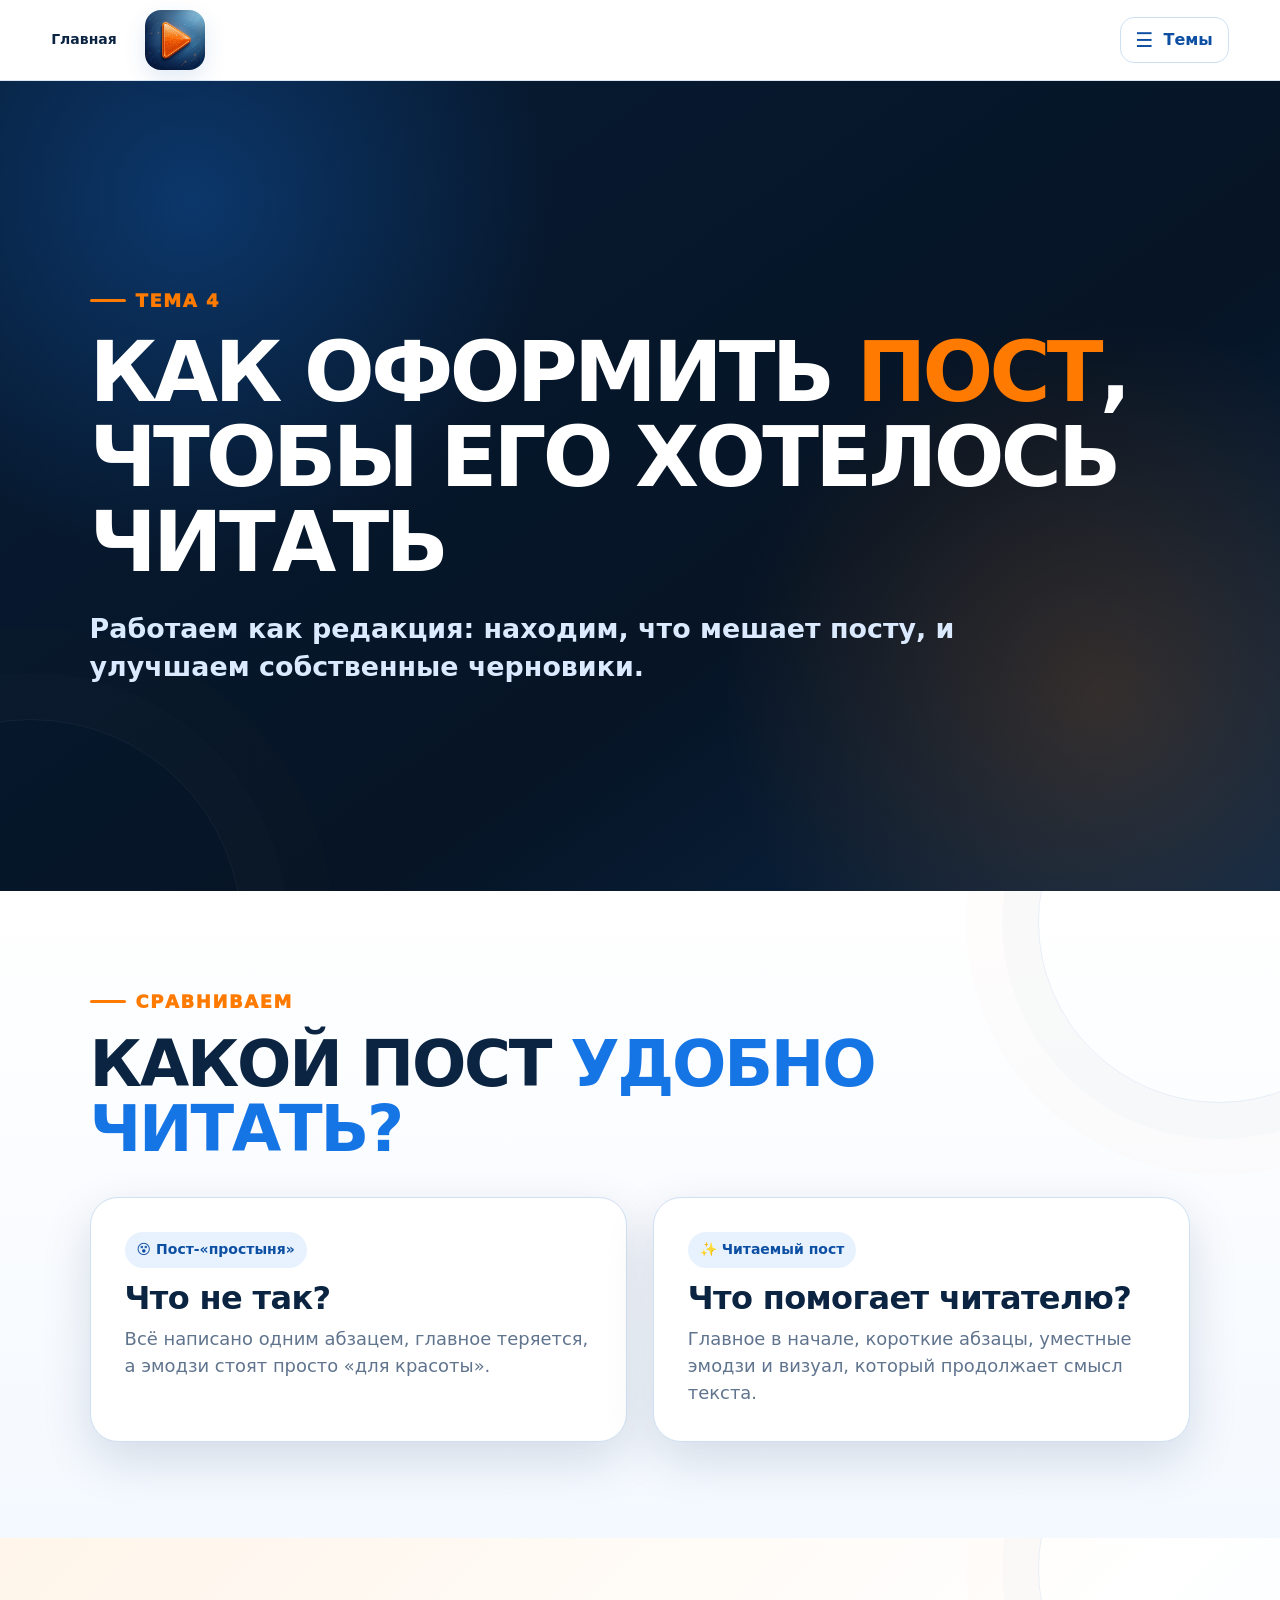
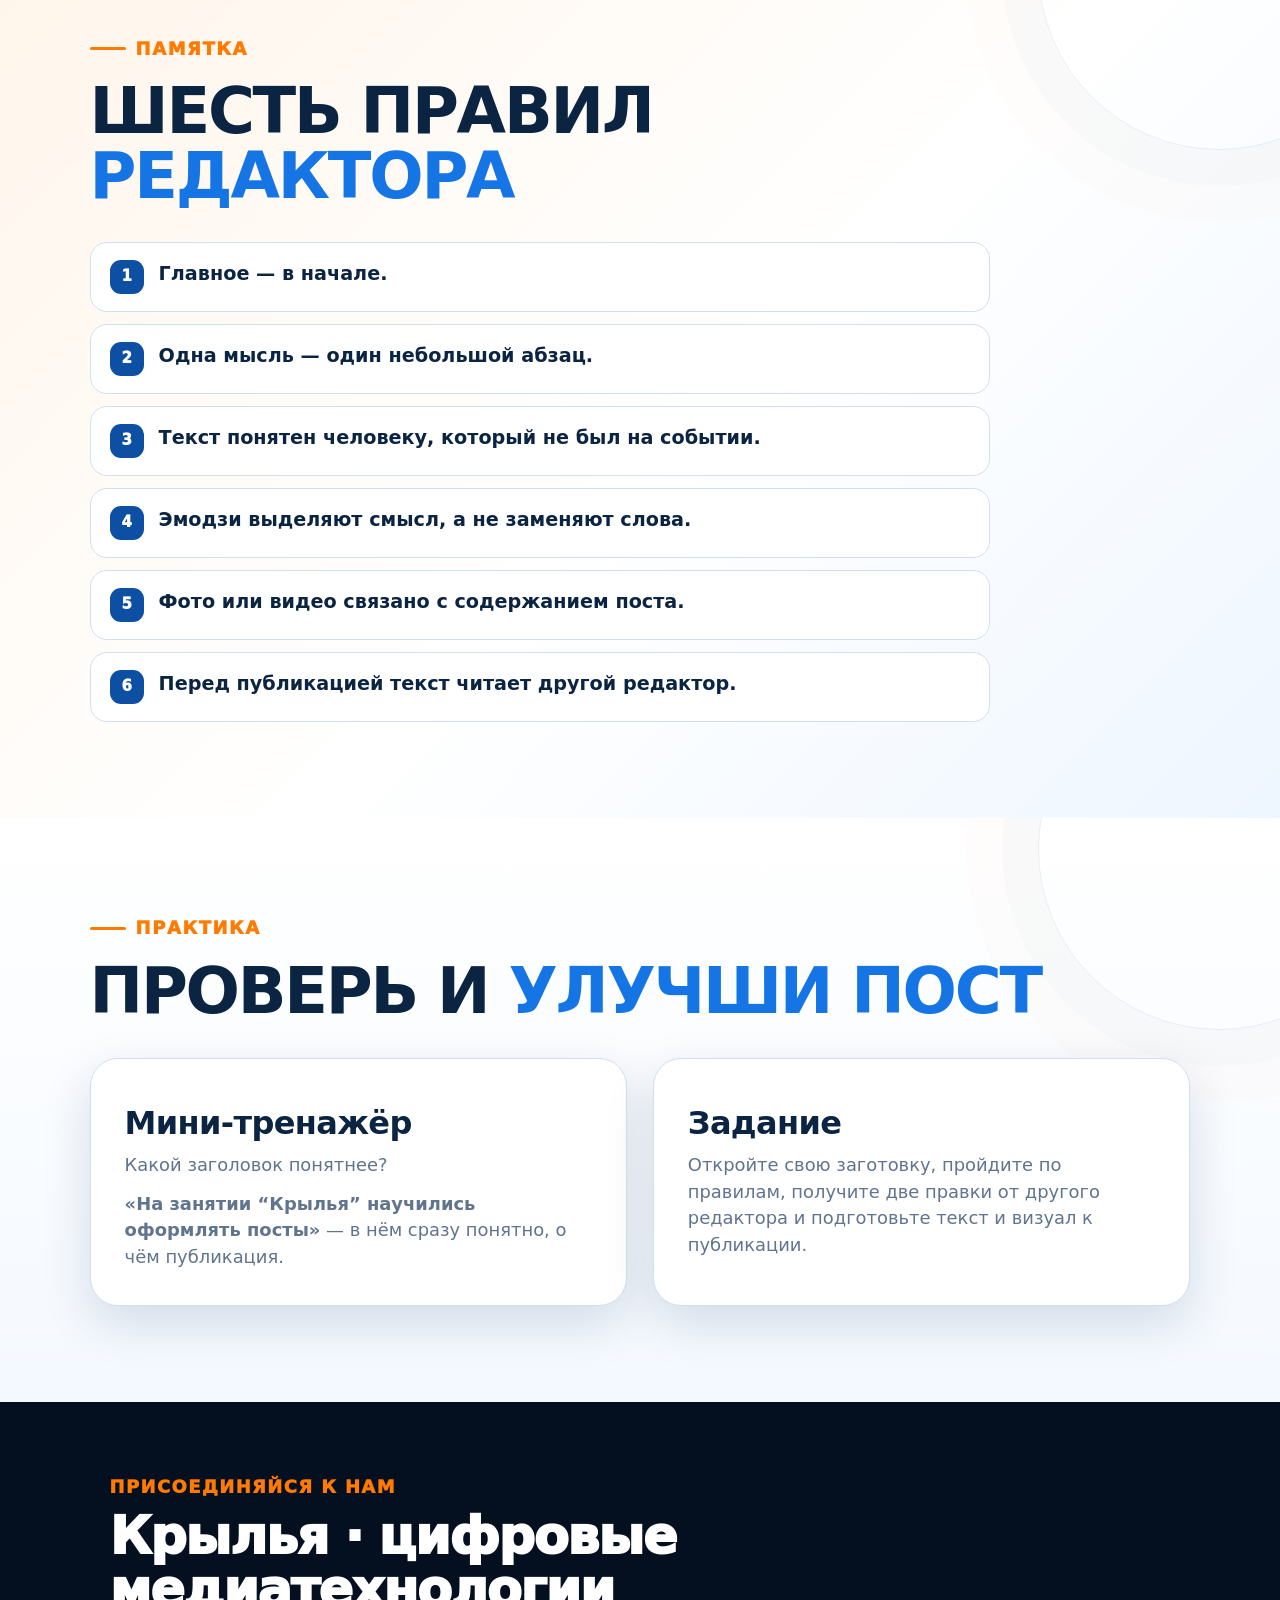
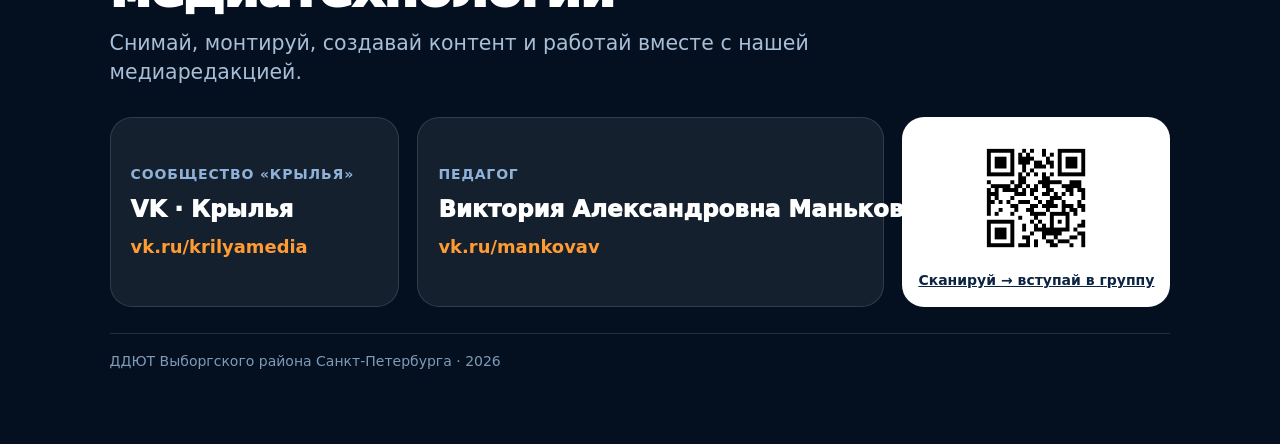
==== 4/index.html @ b966acfd "Fix Wings VK QR code" ====
<!doctype html>
<html lang="ru">
<head>
  <meta charset="utf-8">
  <meta name="viewport" content="width=device-width, initial-scale=1, viewport-fit=cover">
  <meta name="description" content="Тема 4 курса «Крылья»: оформление поста для публикации.">
  <title>Тема 4 - Как оформить пост, чтобы его хотелось читать | Крылья</title>
  <style>
:root{
  --blue:#0c4fa3;
  --blue2:#1675e5;
  --dark:#071c35;
  --dark2:#0d2b4e;
  --orange:#ff7a00;
  --orange2:#ff9b33;
  --ink:#0b2442;
  --paper:#f7fbff;
  --white:#ffffff;
  --muted:#60748e;
  --line:#cfe0f2;
  --good:#0e9f6e;
  --bad:#d73a49;
  --shadow:0 18px 50px rgba(4,36,76,.14);
  --radius:28px;
}
*{box-sizing:border-box}
html{scroll-behavior:smooth}
body{
  margin:0;
  font-family:Inter,ui-sans-serif,system-ui,-apple-system,"Segoe UI",Roboto,Arial,sans-serif;
  color:var(--ink);
  background:var(--paper);
  line-height:1.42;
}
button,input{font:inherit}
a{color:inherit}

.topbar{
  position:sticky; top:0; z-index:50;
  display:grid; grid-template-columns:auto auto;
  justify-content:space-between;
  align-items:center; gap:10px;
  padding:10px clamp(10px,3vw,26px);
  background:rgba(255,255,255,.94);
  border-bottom:1px solid rgba(12,79,163,.14);
  backdrop-filter:blur(14px);
}
.brand{
  display:flex; align-items:center; justify-content:center;
  width:clamp(44px,6vw,60px); height:clamp(44px,6vw,60px);
  border-radius:16px; overflow:hidden; flex:0 0 auto;
  box-shadow:0 8px 22px rgba(12,79,163,.12);
  background:#fff;
}
.brand img{width:100%; height:100%; object-fit:cover; display:block}
.lesson-menu{position:relative; justify-self:end}
.menu-toggle{
  width:48px; height:48px; border:1px solid var(--line); border-radius:15px;
  background:#fff; color:var(--blue); cursor:pointer; display:grid; place-items:center;
  box-shadow:0 8px 22px rgba(12,79,163,.10);
}
.menu-toggle:hover{border-color:var(--blue2)}
.menu-toggle-lines,.menu-toggle-lines::before,.menu-toggle-lines::after{
  display:block; width:22px; height:3px; border-radius:99px; background:currentColor;
}
.menu-toggle-lines{position:relative}
.menu-toggle-lines::before,.menu-toggle-lines::after{content:""; position:absolute; left:0}
.menu-toggle-lines::before{top:-7px}.menu-toggle-lines::after{top:7px}
.tabs{
  display:none; position:absolute; right:0; top:calc(100% + 10px); width:210px;
  grid-template-columns:repeat(2,minmax(0,1fr)); gap:8px; padding:12px;
  background:#fff; border:1px solid var(--line); border-radius:18px;
  box-shadow:0 18px 46px rgba(12,79,163,.20);
}
.tabs.open{display:grid}
.tab{
  border:1px solid var(--line);
  background:#fff;
  color:#8ca7cb;
  padding:clamp(9px,1.3vw,14px) clamp(8px,1vw,14px);
  border-radius:999px;
  font-weight:900;
  font-size:clamp(13px,2vw,18px);
  cursor:pointer;
  white-space:nowrap;
  line-height:1;
  min-width:0;
  display:grid; place-items:center; text-decoration:none;
}
.tab:hover{border-color:var(--blue2); transform:translateY(-1px)}
.tab.active{background:var(--blue); color:#fff; border-color:var(--blue)}
.tab.placeholder{opacity:.95}
.page-note{
  display:none; position:fixed; top:82px; right:16px; z-index:60;
  max-width:320px; padding:14px 16px; background:var(--dark); color:#fff;
  border-radius:16px; box-shadow:var(--shadow); font-weight:700;
}

.panel{
  position:relative; overflow:hidden;
  min-height:min(820px,90vh);
  padding:clamp(48px,8vw,96px) clamp(18px,7vw,92px);
  display:flex; align-items:center;
}
.panel.compact{min-height:auto}
.panel.light{background:linear-gradient(180deg,#fff,#f4f9ff)}
.panel.dark{
  color:#fff;
  background:
    radial-gradient(circle at 15% 15%, rgba(22,117,229,.32), transparent 28%),
    radial-gradient(circle at 86% 76%, rgba(255,122,0,.18), transparent 30%),
    linear-gradient(145deg,var(--dark),#061425 62%,#0a2747);
}
.panel.orange{background:linear-gradient(135deg,#fff5ea,#fff 55%,#eef6ff)}
.panel:before,.panel:after{content:""; position:absolute; pointer-events:none; opacity:.42}
.panel.light:before,.panel.orange:before{
  width:360px;height:360px;right:-120px;top:-150px;
  border:1px solid rgba(12,79,163,.22); border-radius:50%;
  box-shadow:0 0 0 36px rgba(12,79,163,.04),0 0 0 72px rgba(255,122,0,.035);
}
.panel.dark:after{
  width:420px;height:420px;left:-180px;bottom:-250px;
  border:1px solid rgba(255,255,255,.13); border-radius:50%;
  box-shadow:0 0 0 46px rgba(255,255,255,.025),0 0 0 92px rgba(255,122,0,.025);
}
.wrap{width:min(1240px,100%); margin:0 auto; position:relative; z-index:1}
.eyebrow{
  display:inline-flex; align-items:center; gap:10px;
  font-size:clamp(14px,1.4vw,19px); font-weight:950; letter-spacing:.09em;
  text-transform:uppercase; color:var(--orange);
  margin-bottom:18px;
}
.eyebrow:before{content:"";width:36px;height:3px;background:currentColor;border-radius:99px}
h1,h2,h3{margin:0;line-height:1.02}
h1{font-size:clamp(42px,7vw,100px);letter-spacing:-.045em}
h2{font-size:clamp(32px,5vw,70px);letter-spacing:-.035em}
h3{font-size:clamp(23px,2.5vw,36px);letter-spacing:-.02em}
.lead{font-size:clamp(20px,2.1vw,31px); max-width:940px; margin:24px 0 0; font-weight:650}
.dark .lead{color:#dbeafe}
.accent{color:var(--orange)}
.blue{color:var(--blue2)}
.pills{display:flex;gap:10px;flex-wrap:wrap;margin-top:28px}
.pill{
  padding:10px 15px;border-radius:999px;font-weight:850;
  background:rgba(12,79,163,.09); color:var(--blue); border:1px solid rgba(12,79,163,.13)
}
.dark .pill{background:rgba(255,255,255,.09);color:#fff;border-color:rgba(255,255,255,.15)}
.grid{
  display:grid; grid-template-columns:repeat(auto-fit,minmax(min(260px,100%),1fr));
  gap:clamp(16px,2vw,26px); margin-top:34px;
}
.card{
  background:#fff;border:1px solid var(--line);border-radius:var(--radius);
  padding:clamp(22px,3vw,34px);box-shadow:var(--shadow);
}
.dark .card{
  background:rgba(255,255,255,.07);border-color:rgba(255,255,255,.16);
  box-shadow:none;backdrop-filter:blur(10px)
}
.card p{font-size:clamp(17px,1.4vw,21px);margin:12px 0 0;color:var(--muted)}
.dark .card p{color:#cdddf0}
.number{
  width:44px;height:44px;border-radius:14px;display:grid;place-items:center;
  background:#e8f2ff;color:var(--blue);font-weight:950;margin-bottom:18px
}
.dark .number{background:rgba(255,255,255,.12);color:#fff}
.checklist{display:grid;gap:12px;margin-top:30px;max-width:900px}
.check{
  border:1px solid var(--line);background:#fff;border-radius:18px;
  padding:16px 18px;display:flex;align-items:center;gap:14px;
  font-size:clamp(18px,1.5vw,22px);font-weight:800;cursor:pointer;
  text-align:left;
}
.check:hover{border-color:#91bde9}
.box{
  flex:0 0 28px;width:28px;height:28px;border:2px solid var(--blue);border-radius:8px;
  display:grid;place-items:center;color:#fff;background:#fff
}
.check.done{background:#effcf6;border-color:#b7ead6;color:#17654c}
.check.done .box{background:var(--good);border-color:var(--good)}
.check.done .box:after{content:"✓";font-weight:950}
.cta{
  border:0;border-radius:16px;padding:14px 20px;cursor:pointer;
  background:var(--blue);color:#fff;font-weight:900;box-shadow:0 10px 26px rgba(12,79,163,.2)
}
.cta:hover{transform:translateY(-2px)}
.cta.orange{background:var(--orange)}

.task-grid{
  display:grid;grid-template-columns:repeat(auto-fit,minmax(min(230px,100%),1fr));gap:18px;margin-top:34px
}
.mystery{
  min-height:230px;border-radius:26px;border:0;cursor:pointer;
  padding:22px;color:#fff;text-align:left;position:relative;overflow:hidden;
  background:linear-gradient(145deg,var(--blue),#092f66);
  box-shadow:var(--shadow);
}
.mystery:nth-child(even){background:linear-gradient(145deg,#f27700,#ff9d35)}
.mystery .q{font-size:84px;line-height:1;font-weight:950;opacity:.9;letter-spacing:-.04em}
.mystery .label{position:absolute;left:22px;right:22px;bottom:24px;font-size:20px;font-weight:950}

.steps{display:grid;gap:12px;margin-top:24px}
.step{
  display:grid;grid-template-columns:44px 1fr;gap:14px;align-items:start;
  padding:16px;border:1px solid var(--line);border-radius:18px;background:#fff
}
.step b{display:grid;place-items:center;width:44px;height:44px;border-radius:14px;background:#edf5ff;color:var(--blue)}
.step strong{font-size:20px}
.step span{display:block;color:var(--muted);margin-top:3px;font-size:17px}

.quiz{
  display:grid;grid-template-columns:repeat(auto-fit,minmax(min(280px,100%),1fr));gap:18px;margin-top:28px
}
.answer{
  border:2px solid var(--line);background:#fff;border-radius:22px;padding:24px;
  font-size:clamp(19px,1.7vw,25px);font-weight:900;cursor:pointer;text-align:left;color:var(--ink)
}
.answer:hover{border-color:var(--blue2)}
.answer.good{border-color:var(--good);background:#effcf6}
.answer.bad{border-color:#f1bac0;background:#fff5f6}
.feedback{
  margin-top:18px;padding:16px 18px;border-radius:16px;background:#edf6ff;color:var(--blue);
  font-size:18px;font-weight:800;display:none
}
.feedback.show{display:block}

.editor-form{
  display:grid;grid-template-columns:repeat(auto-fit,minmax(min(230px,100%),1fr));gap:14px;margin-top:28px
}
.field{display:grid;gap:8px}
.field label{font-weight:900;color:var(--blue2)}
.field input{
  width:100%;padding:14px 15px;border:1px solid var(--line);border-radius:14px;background:#fff;color:var(--ink)
}
.preview{
  margin-top:24px;padding:26px;border-radius:22px;border:1px dashed #8fb9e3;background:#f5faff;
  display:none;color:var(--ink)
}
.preview.show{display:block}
.preview h3{color:var(--blue); margin-bottom:10px}
.preview p{margin:10px 0;font-size:18px;line-height:1.5}
.preview .mini-note{margin-top:14px;padding-top:14px;border-top:1px solid #dbe8f6;color:#4b637d;font-size:16px}

.wheel-wrap{
  display:grid;grid-template-columns:minmax(260px,480px) 1fr;gap:clamp(24px,5vw,70px);align-items:center;margin-top:34px
}
.wheel-area{position:relative;display:grid;place-items:center}
.pointer{
  position:absolute;top:50%;right:-8px;transform:translateY(-50%);
  width:0;height:0;border-top:18px solid transparent;border-bottom:18px solid transparent;border-right:34px solid var(--orange);
  z-index:3;filter:drop-shadow(0 4px 4px rgba(0,0,0,.2))
}
.wheel-shell{
  position:relative;
  width:min(74vw,430px);
  aspect-ratio:1;
}
.wheel{
  width:100%;height:100%;
  border-radius:50%;
  background:conic-gradient(
    #0c4fa3 0 72deg,
    #ff7a00 72deg 144deg,
    #1675e5 144deg 216deg,
    #ff9b33 216deg 288deg,
    #0a315f 288deg 360deg
  );
  border:10px solid #fff;
  box-shadow:0 18px 50px rgba(0,0,0,.25);
  transition:transform 2.8s cubic-bezier(.12,.76,.17,1);
  position:relative;
  overflow:hidden;
}
.wheel:after{
  content:"";
  position:absolute;
  inset:37%;
  background:#fff;
  border-radius:50%;
  box-shadow:0 4px 18px rgba(0,0,0,.18)
}
.wheel-word{
  position:absolute;
  left:50%;
  top:50%;
  transform-origin:0 50%;
  font-weight:950;
  font-size:clamp(12px,1.5vw,18px);
  color:#fff;
  letter-spacing:.04em;
  text-shadow:0 2px 5px rgba(0,0,0,.32);
  white-space:nowrap;
  pointer-events:none;
}
.wheel-result{font-size:clamp(25px,3vw,44px);font-weight:950;margin:16px 0 24px;color:var(--orange)}


/* Modal task windows */
body.modal-open{overflow:hidden}
.task-modal{
  display:none;
  position:fixed;
  inset:0;
  z-index:200;
  background:rgba(2,12,25,.76);
  backdrop-filter:blur(8px);
  padding:clamp(12px,3vw,34px);
  overflow:auto;
}
.task-modal.open{display:grid;place-items:center}
.modal-card{
  position:relative;
  width:min(980px,100%);
  max-height:calc(100vh - 40px);
  overflow:auto;
  border-radius:32px;
  background:#fff;
  color:var(--ink);
  box-shadow:0 32px 90px rgba(0,0,0,.35);
  border:1px solid rgba(12,79,163,.14);
}
.modal-card.dark-card{
  background:linear-gradient(145deg,#071c35,#0b294a);
  color:#fff;
  border-color:rgba(255,255,255,.13);
}
.modal-head{
  position:sticky;
  top:0;
  z-index:3;
  display:flex;
  align-items:flex-start;
  justify-content:space-between;
  gap:20px;
  padding:clamp(24px,4vw,42px) clamp(24px,4vw,48px) 18px;
  background:inherit;
  border-bottom:1px solid rgba(12,79,163,.11);
}
.dark-card .modal-head{border-bottom-color:rgba(255,255,255,.12)}
.modal-title-wrap small{
  display:block;
  color:var(--orange);
  font-weight:950;
  letter-spacing:.08em;
  text-transform:uppercase;
  margin-bottom:8px;
}
.modal-title-wrap h2{font-size:clamp(32px,5vw,62px)}
.modal-close{
  flex:0 0 auto;
  width:48px;
  height:48px;
  border-radius:50%;
  border:1px solid var(--line);
  background:#fff;
  color:var(--ink);
  font-size:30px;
  line-height:1;
  font-weight:700;
  cursor:pointer;
}
.dark-card .modal-close{
  background:rgba(255,255,255,.08);
  color:#fff;
  border-color:rgba(255,255,255,.18);
}
.modal-body{padding:24px clamp(24px,4vw,48px) clamp(30px,4vw,48px)}
.modal-body .lead{margin-top:0}
.modal-body .grid,
.modal-body .editor-form,
.modal-body .steps,
.modal-body .quiz,
.modal-body .wheel-wrap{margin-top:26px}
.modal-hint{
  margin-top:24px;
  padding:20px 22px;
  border-radius:20px;
  background:#f1f7ff;
  border:1px solid #d9e8f7;
}
.dark-card .modal-hint{
  background:rgba(255,255,255,.07);
  border-color:rgba(255,255,255,.15);
}
.dark-card .modal-hint p,
.dark-card .modal-hint span{color:#d7e6f7}
.dark-card .field input{color:var(--ink)}
.dark-card .preview{background:#f5faff;color:var(--ink)}
.dark-card .step{color:var(--ink)}
.dark-card .answer{color:var(--ink)}
.dark-card .wheel-result{color:var(--orange)}
@media (max-width:600px){
  .task-modal{padding:0}
  .modal-card{min-height:100vh;max-height:none;border-radius:0}
  .modal-head{padding:20px 18px 16px}
  .modal-body{padding:20px 18px 34px}
  .modal-close{width:44px;height:44px}
}

.memory{
  border:3px solid rgba(12,79,163,.18);background:#fff;border-radius:34px;padding:clamp(26px,4vw,48px);
  box-shadow:var(--shadow)
}
.memory-list{
  display:grid;grid-template-columns:repeat(auto-fit,minmax(min(250px,100%),1fr));gap:16px;margin-top:28px
}
.memory-item{padding:20px;border-radius:20px;background:#f2f7ff;border:1px solid #d8e7f8}
.memory-item b{color:var(--blue);display:block;margin-bottom:6px;font-size:20px}
.publish-checks{display:flex;flex-wrap:wrap;gap:12px;margin-top:26px}
.toggle{
  border:2px solid var(--line);background:#fff;border-radius:999px;padding:12px 16px;font-weight:900;cursor:pointer;color:var(--ink)
}
.toggle.on{background:#e9fff5;border-color:#75d9b3;color:#17654c}
.ready{margin-top:22px;font-size:clamp(25px,3vw,42px);font-weight:950;color:var(--good);display:none}
.ready.show{display:block}

.footer{
  padding:0;
  background:#04101f;
  color:#dbe8f7;
  text-align:left;
}
.footer-inner{
  width:min(1240px,100%);
  margin:0 auto;
  padding:clamp(38px,6vw,72px) clamp(18px,7vw,92px);
}
.footer-kicker{
  color:var(--orange);
  font-weight:950;
  letter-spacing:.08em;
  text-transform:uppercase;
  font-size:clamp(14px,1.4vw,18px);
}
.footer-title{
  margin-top:10px;
  color:#fff;
  font-size:clamp(29px,4vw,52px);
  font-weight:950;
  line-height:1.05;
  letter-spacing:-.03em;
}
.footer-subtitle{
  margin-top:12px;
  color:#a9bfd8;
  font-size:clamp(17px,1.6vw,22px);
  max-width:780px;
}
.footer-contacts{
  display:grid;
  grid-template-columns:minmax(240px,.9fr) minmax(360px,1.45fr) auto;
  gap:18px;
  align-items:stretch;
  margin-top:30px;
}
.contact-card{
  display:flex;
  flex-direction:column;
  justify-content:center;
  gap:8px;
  padding:20px;
  border-radius:22px;
  background:rgba(255,255,255,.07);
  border:1px solid rgba(255,255,255,.12);
  text-decoration:none;
}
.contact-card:hover{
  background:rgba(255,255,255,.11);
  border-color:rgba(255,122,0,.6);
}
.contact-label{
  color:#8fb2d9;
  font-size:14px;
  font-weight:900;
  text-transform:uppercase;
  letter-spacing:.06em;
}
.contact-name{
  color:#fff;
  font-size:clamp(18px,1.8vw,27px);
  font-weight:950;
  white-space:nowrap;
}
.contact-url{
  color:#ff9b33;
  font-size:clamp(15px,1.4vw,19px);
  font-weight:800;
  word-break:break-all;
}
.qr-card{
  display:grid;
  place-items:center;
  gap:8px;
  min-width:170px;
  padding:16px;
  border-radius:22px;
  background:#fff;
  color:var(--ink);
}
.qr-card img{
  width:130px;
  height:130px;
  display:block;
}
.qr-card span{
  font-weight:900;
  font-size:14px;
  text-align:center;
}
.footer-bottom{
  margin-top:26px;
  padding-top:18px;
  border-top:1px solid rgba(255,255,255,.12);
  color:#7f9ab7;
  font-size:14px;
}
@media (max-width:900px){
  .footer-contacts{
    grid-template-columns:1fr;
  }
  .contact-name{
    white-space:normal;
  }
  .qr-card{
    justify-self:start;
  }
}

@media (max-width:860px){
  .topbar{gap:8px; padding:8px 10px}
  .wheel-wrap{grid-template-columns:1fr}
  .panel{min-height:auto}
}
@media (max-width:520px){
  .topbar{grid-template-columns:42px 1fr}
  .brand{width:42px;height:42px;border-radius:12px}
  .tabs{gap:6px}
  .tab{padding:10px 6px; font-size:13px}
}
@media (prefers-reduced-motion:reduce){
  *{scroll-behavior:auto!important;transition:none!important}
}

/* Three lesson pages */
.day-page{display:none}
.day-page.active{display:block}
.tab{transition:.18s ease}

/* Monday / Friday interactive elements */
.demo-grid{display:grid;grid-template-columns:repeat(auto-fit,minmax(min(280px,100%),1fr));gap:20px;margin-top:30px}
.demo-post{background:#fff;border:1px solid var(--line);border-radius:26px;padding:24px;box-shadow:var(--shadow)}
.dark .demo-post{background:rgba(255,255,255,.08);border-color:rgba(255,255,255,.14);box-shadow:none}
.post-visual{min-height:190px;border-radius:22px;display:grid;place-items:center;background:linear-gradient(145deg,#edf5ff,#fff5e9);font-size:90px;margin-bottom:18px}
.post-copy{font-size:clamp(19px,1.8vw,26px);font-weight:850;margin:0}
.choice-row{display:flex;gap:10px;flex-wrap:wrap;margin-top:20px}
.choice-btn{border:2px solid var(--line);background:#fff;color:var(--ink);padding:12px 16px;border-radius:999px;font-weight:900;cursor:pointer}
.choice-btn:hover{border-color:var(--blue2)}
.choice-btn.correct{background:#eafff5;border-color:#6bd5ad;color:#126849}
.choice-btn.wrong{background:#fff0f1;border-color:#efaab1;color:#a62935}
.dark .choice-btn{background:rgba(255,255,255,.09);color:#fff;border-color:rgba(255,255,255,.2)}
.dark .choice-btn.correct{background:#153f3a;border-color:#57c79e;color:#dffff1}
.dark .choice-btn.wrong{background:#49242a;border-color:#df7d89;color:#ffe4e7}
.inline-feedback{display:none;margin-top:18px;padding:16px 18px;border-radius:18px;background:#edf6ff;color:var(--blue);font-weight:850;font-size:18px}
.inline-feedback.show{display:block}
.dark .inline-feedback{background:rgba(255,255,255,.09);color:#fff;border:1px solid rgba(255,255,255,.12)}
.big-chain{display:flex;align-items:center;gap:10px;flex-wrap:wrap;margin-top:28px}
.chain-item{padding:13px 18px;border-radius:16px;background:#fff;border:1px solid var(--line);font-weight:950;color:var(--blue);font-size:clamp(17px,1.6vw,22px)}
.dark .chain-item{background:rgba(255,255,255,.08);border-color:rgba(255,255,255,.16);color:#fff}
.chain-arrow{font-weight:950;color:var(--orange);font-size:28px}
.icon-card{text-align:left;cursor:pointer;transition:.18s ease}
.icon-card:hover{transform:translateY(-3px);border-color:#9fc6ec}
.icon-card .emoji{font-size:44px;display:block;margin-bottom:12px}
.quick-grid{display:grid;grid-template-columns:repeat(auto-fit,minmax(min(190px,100%),1fr));gap:14px;margin-top:26px}
.quick-item{border:2px solid var(--line);border-radius:20px;background:#fff;padding:20px;text-align:center;font-weight:900;font-size:18px;cursor:pointer;min-height:100px;display:grid;place-items:center}
.quick-item.good{background:#eafff5;border-color:#6bd5ad;color:#126849}
.quick-item.bad{background:#fff0f1;border-color:#efaab1;color:#a62935}
.editor-questions{display:grid;grid-template-columns:repeat(3,minmax(0,1fr));gap:16px;margin-top:28px}
.question-tile{border-radius:24px;padding:24px;background:#fff;border:1px solid var(--line);box-shadow:var(--shadow)}
.question-tile b{display:block;color:var(--orange);font-size:clamp(30px,4vw,54px);margin-bottom:8px}
.question-tile span{font-size:clamp(19px,1.7vw,25px);font-weight:900}
.dark .question-tile{background:rgba(255,255,255,.08);border-color:rgba(255,255,255,.15);box-shadow:none}
.selector-block{margin-top:24px;padding:22px;border-radius:22px;background:#fff;border:1px solid var(--line)}
.dark .selector-block{background:rgba(255,255,255,.07);border-color:rgba(255,255,255,.14)}
.option-group{margin-top:18px}
.option-group-title{font-weight:950;margin-bottom:10px;color:var(--blue)}
.dark .option-group-title{color:#9fc8ff}
.option-buttons{display:flex;gap:10px;flex-wrap:wrap}
.select-option{border:2px solid var(--line);background:#fff;color:var(--ink);padding:11px 14px;border-radius:15px;font-weight:850;cursor:pointer}
.select-option.selected{border-color:var(--orange);background:#fff3e7;color:#8d4500}
.dark .select-option{background:rgba(255,255,255,.08);color:#fff;border-color:rgba(255,255,255,.18)}
.dark .select-option.selected{background:#573515;border-color:var(--orange);color:#fff}
.result-banner{display:none;margin-top:22px;padding:20px;border-radius:20px;background:#eafff5;border:1px solid #9fe4c9;color:#126849;font-size:19px;font-weight:850}
.result-banner.show{display:block}
.compare-card{border-radius:24px;padding:26px;border:1px solid var(--line);background:#fff}
.compare-card.bad-example{background:#fff6f6;border-color:#f2c7cb}
.compare-card.good-example{background:#f1fff8;border-color:#b6ead5}
.compare-card .tag{font-size:13px;font-weight:950;letter-spacing:.07em;text-transform:uppercase;color:var(--muted);margin-bottom:12px}
.compare-card blockquote{margin:0;font-size:clamp(20px,2vw,30px);font-weight:800;line-height:1.35}
.material-grid{display:grid;grid-template-columns:repeat(auto-fit,minmax(min(165px,100%),1fr));gap:12px;margin-top:24px}
.material-card{border:2px solid var(--line);background:#fff;border-radius:18px;padding:18px;font-weight:850;cursor:pointer;min-height:100px}
.material-card.selected{border-color:var(--orange);background:#fff3e7}
.memory-screen{border-radius:34px;background:#fff;border:3px solid rgba(12,79,163,.16);padding:clamp(28px,5vw,58px);box-shadow:var(--shadow);width:min(1200px,100%)}
.memory-screen.dark-memory{background:linear-gradient(145deg,#071c35,#0b294a);color:#fff;border-color:rgba(255,255,255,.13)}
.memory-columns{display:grid;grid-template-columns:repeat(auto-fit,minmax(min(250px,100%),1fr));gap:18px;margin-top:28px}
.memory-box{border-radius:22px;padding:22px;background:#f3f8ff;border:1px solid #d9e8f7}
.dark-memory .memory-box{background:rgba(255,255,255,.08);border-color:rgba(255,255,255,.14)}
.memory-box h3{font-size:clamp(21px,2.2vw,30px);margin-bottom:10px;color:var(--blue)}
.dark-memory .memory-box h3{color:#ff9b33}
.memory-box ul{margin:0;padding-left:20px;font-size:clamp(17px,1.5vw,21px)}
.memory-box li+li{margin-top:7px}
.safe-list{display:flex;gap:10px;flex-wrap:wrap;margin-top:18px}
.safe-chip{padding:10px 13px;border-radius:999px;background:#fff0f1;color:#a62935;border:1px solid #f0c0c5;font-weight:850}
.team-checks{display:grid;gap:12px;margin-top:26px}
.team-check{border:1px solid var(--line);background:#fff;border-radius:18px;padding:16px 18px;text-align:left;font-weight:850;cursor:pointer;display:flex;gap:12px;align-items:center}
.team-check.done{background:#eafff5;border-color:#85d9bb;color:#17654c}
.team-check .tick{width:28px;height:28px;border-radius:8px;border:2px solid var(--blue);display:grid;place-items:center;flex:0 0 auto}
.team-check.done .tick{background:var(--good);border-color:var(--good);color:#fff}
.team-check.done .tick:after{content:'✓'}
.audience-game{display:grid;gap:14px;margin-top:28px}
.audience-row{display:grid;grid-template-columns:minmax(0,1fr) auto;gap:16px;align-items:center;padding:18px 20px;border-radius:20px;background:#fff;border:1px solid var(--line)}
.audience-text{font-size:clamp(18px,1.7vw,23px);font-weight:850}
.audience-actions{display:flex;gap:8px;flex-wrap:wrap;justify-content:flex-end}
.audience-btn{border:2px solid var(--line);background:#fff;padding:9px 13px;border-radius:14px;font-weight:900;cursor:pointer}
.audience-btn.correct{background:#eafff5;border-color:#6bd5ad;color:#126849}
.audience-btn.wrong{background:#fff0f1;border-color:#efaab1;color:#a62935}
.ad-grid{display:grid;grid-template-columns:repeat(auto-fit,minmax(min(210px,100%),1fr));gap:12px;margin-top:24px}
.ad-card{background:#fff;border:2px solid var(--line);border-radius:18px;padding:18px;font-weight:850;cursor:pointer;min-height:115px}
.ad-card.selected{border-color:var(--orange);background:#fff3e7}
.random-box{margin-top:28px;border-radius:28px;padding:clamp(24px,3vw,36px);background:#fff;border:1px solid var(--line);box-shadow:var(--shadow)}
.random-result{font-size:clamp(25px,3vw,42px);font-weight:950;color:var(--blue);margin:18px 0}
.dark .random-box{background:rgba(255,255,255,.08);border-color:rgba(255,255,255,.15);box-shadow:none}
.dark .random-result{color:#ff9b33}
.strong-answer{display:grid;gap:12px;margin-top:24px}
.answer-piece{border:2px solid var(--line);background:#fff;border-radius:18px;padding:18px;text-align:left;font-size:18px;font-weight:800;cursor:pointer}
.answer-piece.correct{background:#eafff5;border-color:#6bd5ad;color:#126849}
.answer-piece.wrong{background:#fff0f1;border-color:#efaab1;color:#a62935}
.workflow{display:flex;flex-wrap:wrap;gap:10px;margin-top:24px}
.flow-card{border:2px solid var(--line);background:#fff;border-radius:16px;padding:12px 14px;font-weight:850;cursor:pointer}
.flow-card.used{opacity:.35;pointer-events:none}
.flow-built{margin-top:20px;padding:18px;border-radius:18px;background:#f3f8ff;min-height:60px;font-weight:900;color:var(--blue)}
.flow-built .flow-token{display:inline-block;margin:4px;padding:8px 10px;border-radius:12px;background:#fff;border:1px solid #cfe0f2}
.flow-ok{color:var(--good)}

/* Make modal close permanently reachable on a vertical phone */
@media (max-width:600px){
  .task-modal.open{display:block;overflow-y:auto;-webkit-overflow-scrolling:touch;padding:0}
  .modal-card{width:100%;min-height:100dvh;max-height:none;border-radius:0;overflow:visible;padding-top:0}
  .modal-head{position:sticky;top:0;z-index:30;padding:18px 72px 14px 18px;min-height:76px}
  .modal-close{position:fixed;top:max(12px,env(safe-area-inset-top));right:12px;z-index:1000;width:52px;height:52px;background:#fff!important;color:#0b2442!important;border:2px solid #cfe0f2!important;box-shadow:0 8px 24px rgba(0,0,0,.28)}
  .editor-questions{grid-template-columns:1fr}
  .audience-row{grid-template-columns:1fr}
  .audience-actions{justify-content:flex-start}
}
@media (max-width:760px){
  .editor-questions{grid-template-columns:1fr}
}

/* Latest lesson refinements */
.reveal-later{
  display:none;
  margin-top:24px;
  animation:revealUp .38s ease both;
}
.reveal-later.show{display:block}
@keyframes revealUp{
  from{opacity:0;transform:translateY(16px)}
  to{opacity:1;transform:none}
}
.quick-item .qi-emoji{
  display:block;
  font-size:34px;
  margin-bottom:8px;
}
.select-option.correct{
  background:#eafff5!important;
  border-color:#6bd5ad!important;
  color:#126849!important;
}
.select-option.wrong{
  background:#fff0f1!important;
  border-color:#efaab1!important;
  color:#a62935!important;
}
.trio-grid{
  display:grid;
  grid-template-columns:repeat(3,minmax(0,1fr));
  gap:18px;
  margin-top:30px;
}
.trio-role{
  padding:26px;
  border-radius:26px;
  background:rgba(255,255,255,.08);
  border:1px solid rgba(255,255,255,.16);
}
.trio-role .role-icon{font-size:42px;display:block;margin-bottom:12px}
.trio-role h3{color:#fff}
.trio-role p{color:#cdddf0;font-size:18px}
.role-cycle{
  margin-top:24px;
  padding:18px 20px;
  border-radius:20px;
  background:rgba(255,122,0,.14);
  border:1px solid rgba(255,122,0,.45);
  font-size:clamp(18px,1.6vw,24px);
  font-weight:900;
}
.production-grid{
  display:grid;
  grid-template-columns:repeat(auto-fit,minmax(min(260px,100%),1fr));
  gap:18px;
  margin-top:28px;
}
.production-card{
  padding:24px;
  border-radius:24px;
  background:#fff;
  border:1px solid var(--line);
  box-shadow:var(--shadow);
}
.production-card h3{color:var(--blue)}
.production-card p{font-size:18px;color:var(--muted)}
.mic-steps{
  display:grid;
  grid-template-columns:repeat(auto-fit,minmax(min(220px,100%),1fr));
  gap:16px;
  margin-top:26px;
}
.mic-step{
  padding:20px;
  border-radius:20px;
  background:#fff;
  border:1px solid var(--line);
}
.mic-step b{
  display:inline-grid;
  place-items:center;
  width:38px;height:38px;
  border-radius:12px;
  background:#edf5ff;
  color:var(--blue);
  margin-bottom:10px;
}
.mic-step strong{display:block;font-size:19px}
.mic-tip{
  margin-top:22px;
  padding:18px 20px;
  border-radius:18px;
  background:#fff3e7;
  border:1px solid #ffc88d;
  color:#8d4500;
  font-weight:900;
  font-size:clamp(18px,1.6vw,23px);
}
@media(max-width:760px){
  .trio-grid{grid-template-columns:1fr}
}


.thought-layout{display:grid;grid-template-columns:1.05fr .95fr;gap:28px;align-items:center;margin-top:22px}
.thought-visual{display:flex;justify-content:center;align-items:center}
.thought-visual img{width:min(100%,430px);height:auto;display:block;filter:drop-shadow(0 22px 38px rgba(0,0,0,.18))}
@media (max-width: 880px){
  .thought-layout{grid-template-columns:1fr;gap:18px}
  .thought-visual{order:2}
}

/* Сценарий занятия 11 сентября */
.lesson-plan{background:linear-gradient(145deg,#f6f1ff 0%,#ffffff 48%,#fff3e7 100%)}
.lesson-plan .wrap{max-width:1160px}
.plan-intro{display:grid;grid-template-columns:1.25fr .75fr;gap:24px;align-items:end;margin-bottom:28px}
.plan-note{background:#11172b;color:#fff;border-radius:24px;padding:22px 24px;box-shadow:0 14px 28px rgba(17,23,43,.16)}
.plan-note strong{display:block;color:#ffd45a;text-transform:uppercase;letter-spacing:.08em;font-size:13px;margin-bottom:8px}
.plan-note p{margin:0;line-height:1.48;font-size:16px}
.activity-legend{display:flex;flex-wrap:wrap;gap:8px;margin:20px 0 28px}
.activity-tag{border-radius:999px;padding:8px 12px;font-weight:800;font-size:12px;letter-spacing:.03em;background:#e5f8fa;color:#08778d}
.activity-tag:nth-child(2n){background:#fff0d9;color:#a45400}.activity-tag:nth-child(3n){background:#eee6ff;color:#6540bd}
.plan-timeline{display:grid;grid-template-columns:repeat(2,minmax(0,1fr));gap:16px;counter-reset:plan}
.plan-step{position:relative;overflow:hidden;border:1px solid rgba(11,32,84,.1);border-radius:24px;padding:22px 22px 20px;background:#fff;box-shadow:0 9px 22px rgba(22,43,94,.07)}
.plan-step:before{counter-increment:plan;content:counter(plan);position:absolute;right:16px;top:12px;font-weight:900;font-size:52px;line-height:1;color:#eef1f8}
.plan-step>*{position:relative}.plan-step h3{margin:0 64px 7px 0;color:#0b2054;font-size:23px;line-height:1.1}.plan-step p{margin:0;color:#405777;line-height:1.5}
.plan-meta{display:flex;gap:9px;align-items:center;margin-bottom:12px;color:#5a43a9;font-weight:900;font-size:12px;letter-spacing:.06em;text-transform:uppercase}.duration{padding:5px 9px;border-radius:999px;background:#eee6ff}
.plan-step.highlight{background:#11172b;border-color:#11172b}.plan-step.highlight h3{color:#fff}.plan-step.highlight p{color:#d8e0f7}.plan-step.highlight .plan-meta{color:#ffd45a}.plan-step.highlight:before{color:#202944}
.mini-list{padding:0;margin:13px 0 0;list-style:none;display:grid;gap:7px}.mini-list li{padding-left:20px;position:relative;color:#405777;line-height:1.4}.mini-list li:before{content:'✓';position:absolute;left:0;color:#e67e22;font-weight:900}
.plan-step.highlight .mini-list li{color:#d8e0f7}.editorial{margin-top:18px;background:#e8f8fa;border:1px solid #bde7ec;border-radius:24px;padding:22px 24px}.editorial h3{margin:0 0 10px;color:#08778d;font-size:24px}.editorial p{margin:0;color:#245a68;line-height:1.5}.teacher-task{margin-top:18px;border-radius:24px;padding:22px 24px;background:#fff8ea;border:1px dashed #f0b45c}.teacher-task h3{margin:0 0 10px;color:#a45400;font-size:22px}.teacher-task p{margin:0 0 12px;color:#6f5125;line-height:1.45}.teacher-task .mini-list li{color:#6f5125}.plan-handoff{margin-top:24px;text-align:center;padding:18px;border-radius:18px;background:#0b2054;color:#fff;font-weight:800;font-size:17px}
@media(max-width:760px){.plan-intro,.plan-timeline{grid-template-columns:1fr}.plan-step{padding:19px}.plan-step h3{font-size:21px}.plan-note{padding:19px}.lesson-plan .lead{font-size:19px}}

.topbar.course-topbar{display:flex;align-items:center;gap:clamp(12px,3vw,28px);padding:10px clamp(14px,4vw,52px)}
.course-home{font-size:14px;font-weight:850;text-decoration:none;white-space:nowrap}
.course-home:hover{color:var(--blue)}
.course-topbar .brand{margin-right:auto}
.course-menu{position:relative}
.course-menu summary{display:flex;align-items:center;gap:10px;padding:11px 15px;border:1px solid var(--line);border-radius:14px;background:#fff;color:var(--blue);cursor:pointer;list-style:none;font-weight:900;white-space:nowrap}
.course-menu summary::-webkit-details-marker{display:none}
.course-menu summary:before{content:'☰';font-size:20px;line-height:1}
.course-menu[open] summary:before{content:'×'}
.course-menu nav{position:absolute;top:calc(100% + 9px);right:0;z-index:80;display:grid;width:min(360px,calc(100vw - 28px));padding:9px;border:1px solid var(--line);border-radius:17px;background:#fff;box-shadow:var(--shadow)}
.course-menu nav a{padding:13px 14px;border-radius:10px;color:var(--ink);font-size:14px;font-weight:800;text-decoration:none}
.course-menu nav a:hover{background:#eef6ff;color:var(--blue)}
.course-catalog{min-height:calc(100vh - 160px)}
.course-catalog .wrap{max-width:960px}
.course-catalog h1{max-width:940px;font-size:clamp(34px,5vw,64px);line-height:1.08}
.lesson-list{display:grid;gap:14px;list-style:none;margin:32px 0 0;padding:0}
.lesson-list a{display:flex;align-items:center;gap:20px;padding:23px 26px;border:1px solid var(--line);border-radius:22px;background:#fff;box-shadow:var(--shadow);color:var(--ink);font-size:clamp(17px,2vw,23px);font-weight:850;text-decoration:none}
.lesson-list a:hover{border-color:var(--blue2);transform:translateY(-2px)}
.lesson-list b{color:var(--blue);white-space:nowrap}
@media(max-width:580px){.course-menu summary{padding:9px 11px;font-size:13px}.lesson-list a{display:grid;gap:5px;padding:19px}.course-home{font-size:13px}}


.topic-four .topic-hero h1{max-width:1100px;font-size:clamp(42px,6.5vw,92px)}
.topic-four .topic-section{min-height:auto}
.topic-four .topic-section .wrap{max-width:1120px}
.topic-four .topic-section h2{max-width:970px}
.topic-four .topic-grid{grid-template-columns:repeat(2,minmax(0,1fr))}
.topic-four .topic-grid .card{height:100%}
.topic-four .topic-grid .card h3{margin:14px 0 0}
.topic-four .topic-tag{display:inline-flex;align-items:center;padding:8px 12px;border-radius:999px;background:#e8f2ff;color:var(--blue);font-size:14px;font-weight:900}
.topic-four .topic-rules{display:grid;gap:12px;max-width:900px;margin:32px 0 0;padding:0;list-style:none;counter-reset:rule}
.topic-four .topic-rules li{counter-increment:rule;display:flex;align-items:flex-start;gap:15px;padding:17px 19px;border:1px solid var(--line);border-radius:17px;background:#fff;font-size:clamp(17px,1.5vw,21px);font-weight:750}
.topic-four .topic-rules li:before{content:counter(rule);display:grid;place-items:center;flex:0 0 34px;width:34px;height:34px;border-radius:11px;background:var(--blue);color:#fff;font-size:15px;font-weight:950}
.topic-four .topic-section .card p{line-height:1.5}
@media(max-width:700px){.topic-four .topic-grid{grid-template-columns:1fr}.topic-four .topic-hero h1{font-size:clamp(42px,10vw,62px)}}
</style>
</head>
<body class="topic-four">
<header class="topbar course-topbar"><a class="course-home" href="https://yourlevelup.ru/">Главная</a><a class="brand" href="https://wings.yourlevelup.ru/" aria-label="К списку тем Крыльев"><img src="[data-uri]" alt="Логотип Крылья"></a><details class="course-menu"><summary>Темы</summary><nav aria-label="Темы Крыльев"><a href="/#monday">Тема 1 - Зачем мы делаем контент?</a><a href="/#friday">Тема 2 - Для кого мы делаем контент?</a><a href="/#saturday">Тема 3 - Медиалаборатория</a><a href="/4/">Тема 4 - Как оформить пост, чтобы его хотелось читать</a></nav></details></header>
<main>
  <section class="panel dark topic-hero">
    <div class="wrap">
      <div class="eyebrow">Тема 4</div>
      <h1>КАК ОФОРМИТЬ <span class="accent">ПОСТ</span>, ЧТОБЫ ЕГО ХОТЕЛОСЬ ЧИТАТЬ</h1>
      <p class="lead">Работаем как редакция: находим, что мешает посту, и улучшаем собственные черновики.</p>
    </div>
  </section>
  <section class="panel light topic-section">
    <div class="wrap">
      <div class="eyebrow">Сравниваем</div>
      <h2>КАКОЙ ПОСТ <span class="blue">УДОБНО ЧИТАТЬ?</span></h2>
      <div class="grid topic-grid">
        <article class="card">
          <span class="topic-tag">😵 Пост-«простыня»</span>
          <h3>Что не так?</h3>
          <p>Всё написано одним абзацем, главное теряется, а эмодзи стоят просто «для красоты».</p>
        </article>
        <article class="card">
          <span class="topic-tag">✨ Читаемый пост</span>
          <h3>Что помогает читателю?</h3>
          <p>Главное в начале, короткие абзацы, уместные эмодзи и визуал, который продолжает смысл текста.</p>
        </article>
      </div>
    </div>
  </section>
  <section class="panel orange topic-section">
    <div class="wrap">
      <div class="eyebrow">Памятка</div>
      <h2>ШЕСТЬ ПРАВИЛ <span class="blue">РЕДАКТОРА</span></h2>
      <ol class="topic-rules">
        <li>Главное — в начале.</li>
        <li>Одна мысль — один небольшой абзац.</li>
        <li>Текст понятен человеку, который не был на событии.</li>
        <li>Эмодзи выделяют смысл, а не заменяют слова.</li>
        <li>Фото или видео связано с содержанием поста.</li>
        <li>Перед публикацией текст читает другой редактор.</li>
      </ol>
    </div>
  </section>
  <section class="panel light topic-section">
    <div class="wrap">
      <div class="eyebrow">Практика</div>
      <h2>ПРОВЕРЬ И <span class="blue">УЛУЧШИ ПОСТ</span></h2>
      <div class="grid topic-grid">
        <article class="card">
          <h3>Мини-тренажёр</h3>
          <p>Какой заголовок понятнее?</p>
          <p><b>«На занятии “Крылья” научились оформлять посты»</b> — в нём сразу понятно, о чём публикация.</p>
        </article>
        <article class="card">
          <h3>Задание</h3>
          <p>Откройте свою заготовку, пройдите по правилам, получите две правки от другого редактора и подготовьте текст и визуал к публикации.</p>
        </article>
      </div>
    </div>
  </section>
</main>
<footer class="footer">
  <div class="footer-inner">
    <div class="footer-kicker">Присоединяйся к нам</div>
    <div class="footer-title">Крылья · цифровые медиатехнологии</div>
    <div class="footer-subtitle">Снимай, монтируй, создавай контент и работай вместе с нашей медиаредакцией.</div>

    <div class="footer-contacts">
      <a class="contact-card" href="https://vk.ru/krilyamedia" target="_blank" rel="noopener">
        <span class="contact-label">Сообщество «Крылья»</span>
        <span class="contact-name">VK · Крылья</span>
        <span class="contact-url">vk.ru/krilyamedia</span>
      </a>

      <a class="contact-card" href="https://vk.ru/mankovav" target="_blank" rel="noopener">
        <span class="contact-label">Педагог</span>
        <span class="contact-name">Виктория Александровна Манькова</span>
        <span class="contact-url">vk.ru/mankovav</span>
      </a>

      <a class="qr-card" href="https://vk.ru/krilyamedia" target="_blank" rel="noopener" aria-label="Открыть сообщество Крылья во ВКонтакте">
        <img src="../vk-krilyamedia-qr.png" alt="QR-код сообщества Крылья">
        <span>Сканируй → вступай в группу</span>
      </a>
    </div>

    <div class="footer-bottom">ДДЮТ Выборгского района Санкт-Петербурга · 2026</div>
  </div>
</footer>
</body>
</html>
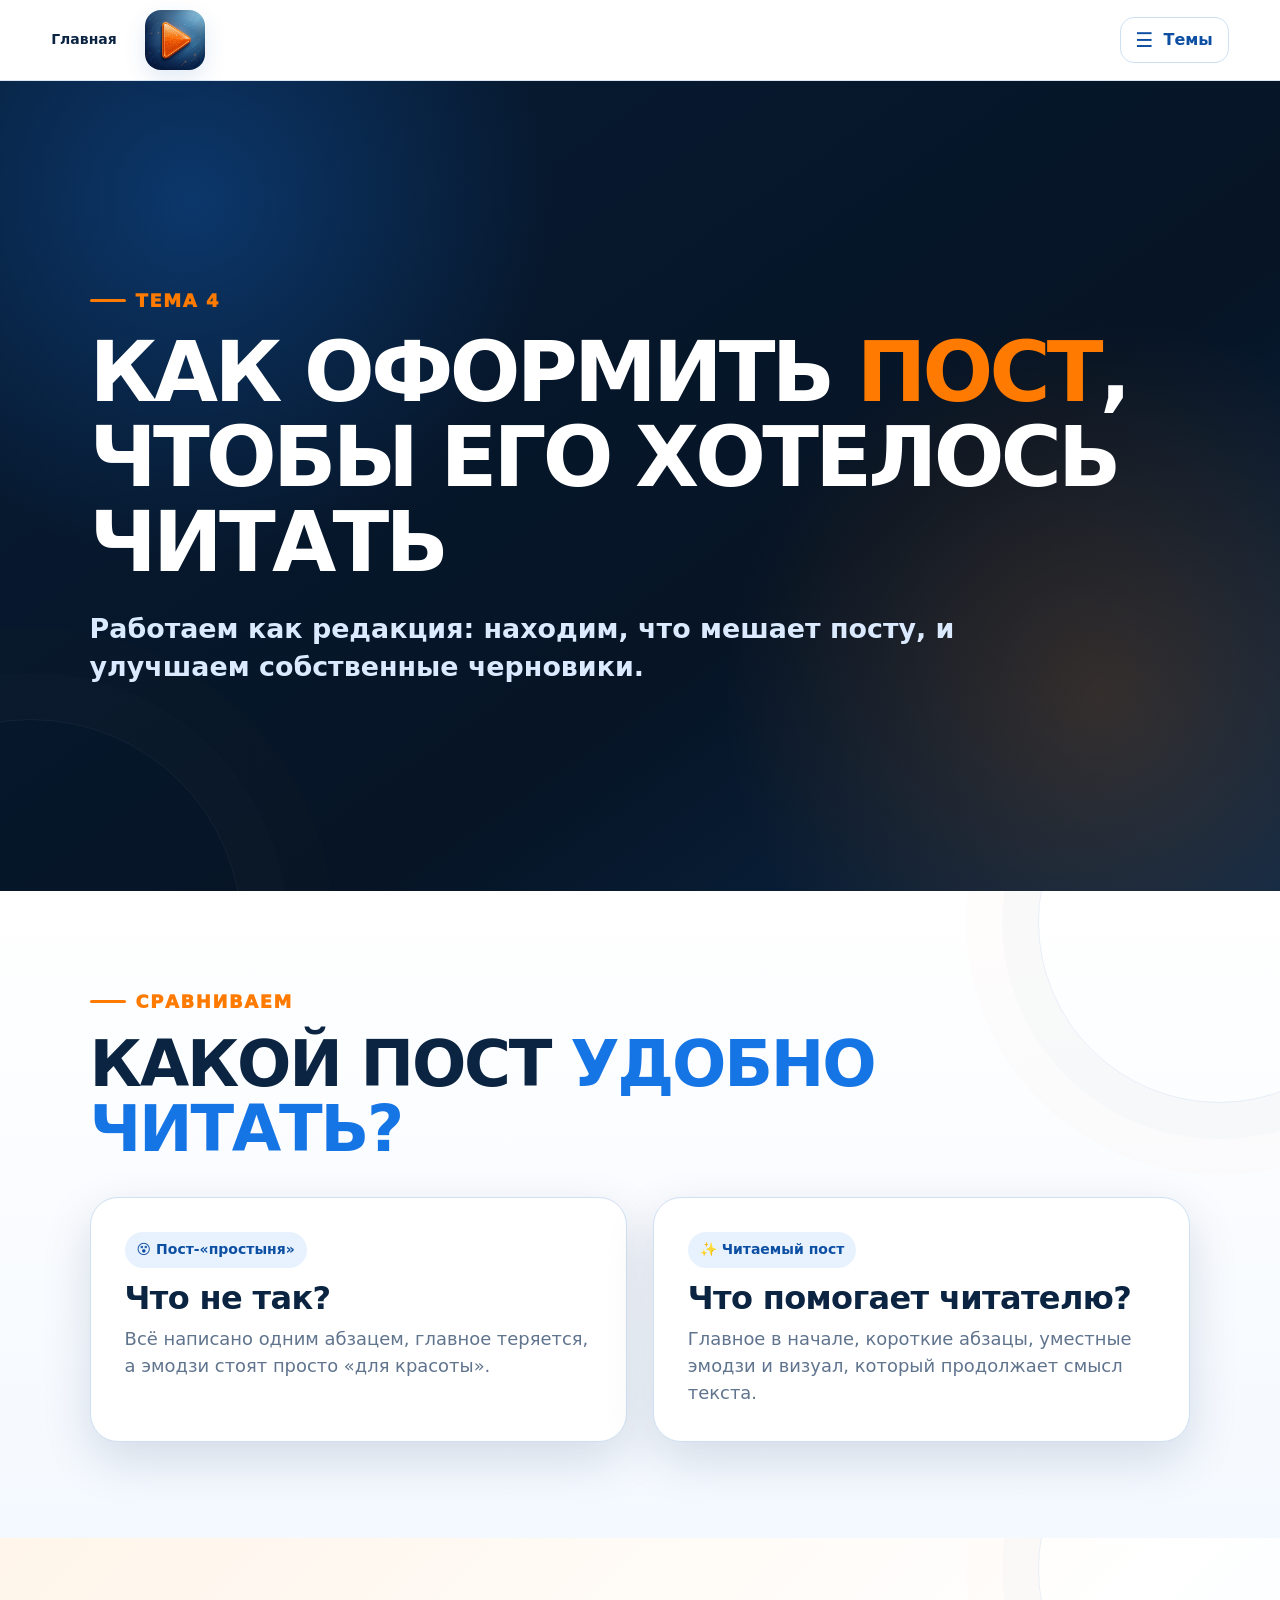
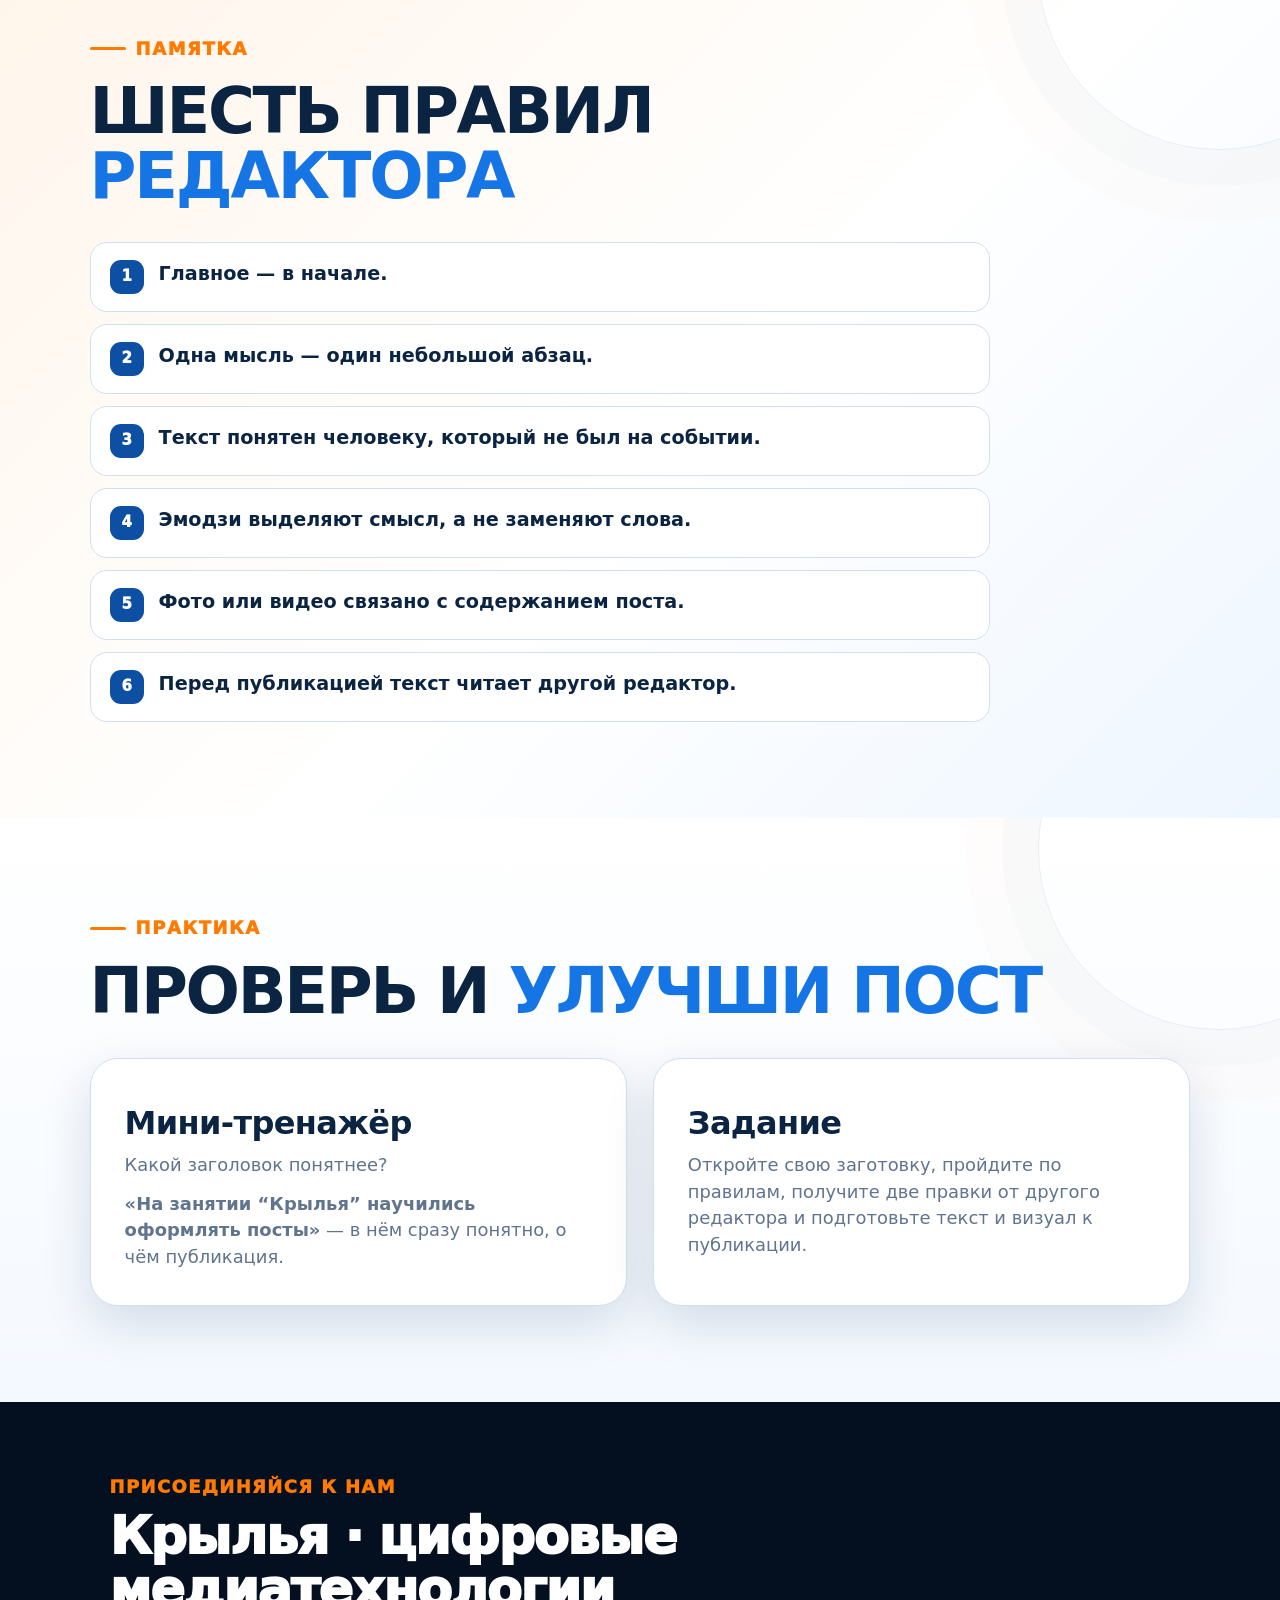
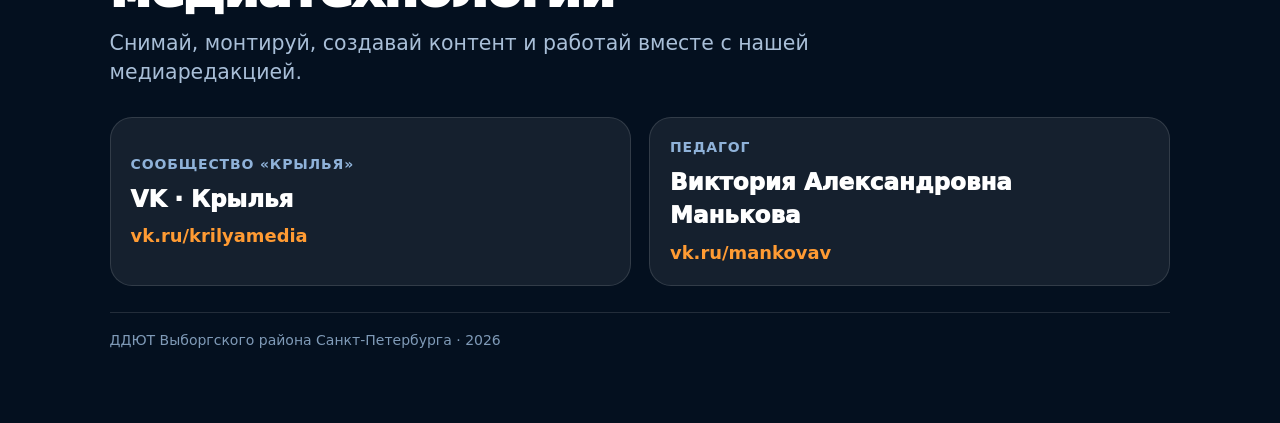
==== commit 747d837b: "Remove Wings QR blocks and fix footer cards" ====
--- a/4/index.html
+++ b/4/index.html
@@ -448,13 +448,14 @@
 }
 .footer-contacts{
   display:grid;
-  grid-template-columns:minmax(240px,.9fr) minmax(360px,1.45fr) auto;
+  grid-template-columns:repeat(2,minmax(0,1fr));
   gap:18px;
   align-items:stretch;
   margin-top:30px;
 }
 .contact-card{
   display:flex;
+  min-width:0;
   flex-direction:column;
   justify-content:center;
   gap:8px;
@@ -479,33 +480,13 @@
   color:#fff;
   font-size:clamp(18px,1.8vw,27px);
   font-weight:950;
-  white-space:nowrap;
+  overflow-wrap:anywhere;
 }
 .contact-url{
   color:#ff9b33;
   font-size:clamp(15px,1.4vw,19px);
   font-weight:800;
   word-break:break-all;
-}
-.qr-card{
-  display:grid;
-  place-items:center;
-  gap:8px;
-  min-width:170px;
-  padding:16px;
-  border-radius:22px;
-  background:#fff;
-  color:var(--ink);
-}
-.qr-card img{
-  width:130px;
-  height:130px;
-  display:block;
-}
-.qr-card span{
-  font-weight:900;
-  font-size:14px;
-  text-align:center;
 }
 .footer-bottom{
   margin-top:26px;
@@ -520,9 +501,6 @@
   }
   .contact-name{
     white-space:normal;
-  }
-  .qr-card{
-    justify-self:start;
   }
 }
 
@@ -900,11 +878,6 @@
         <span class="contact-name">Виктория Александровна Манькова</span>
         <span class="contact-url">vk.ru/mankovav</span>
       </a>
-
-      <a class="qr-card" href="https://vk.ru/krilyamedia" target="_blank" rel="noopener" aria-label="Открыть сообщество Крылья во ВКонтакте">
-        <img src="../vk-krilyamedia-qr.png" alt="QR-код сообщества Крылья">
-        <span>Сканируй → вступай в группу</span>
-      </a>
     </div>
 
     <div class="footer-bottom">ДДЮТ Выборгского района Санкт-Петербурга · 2026</div>
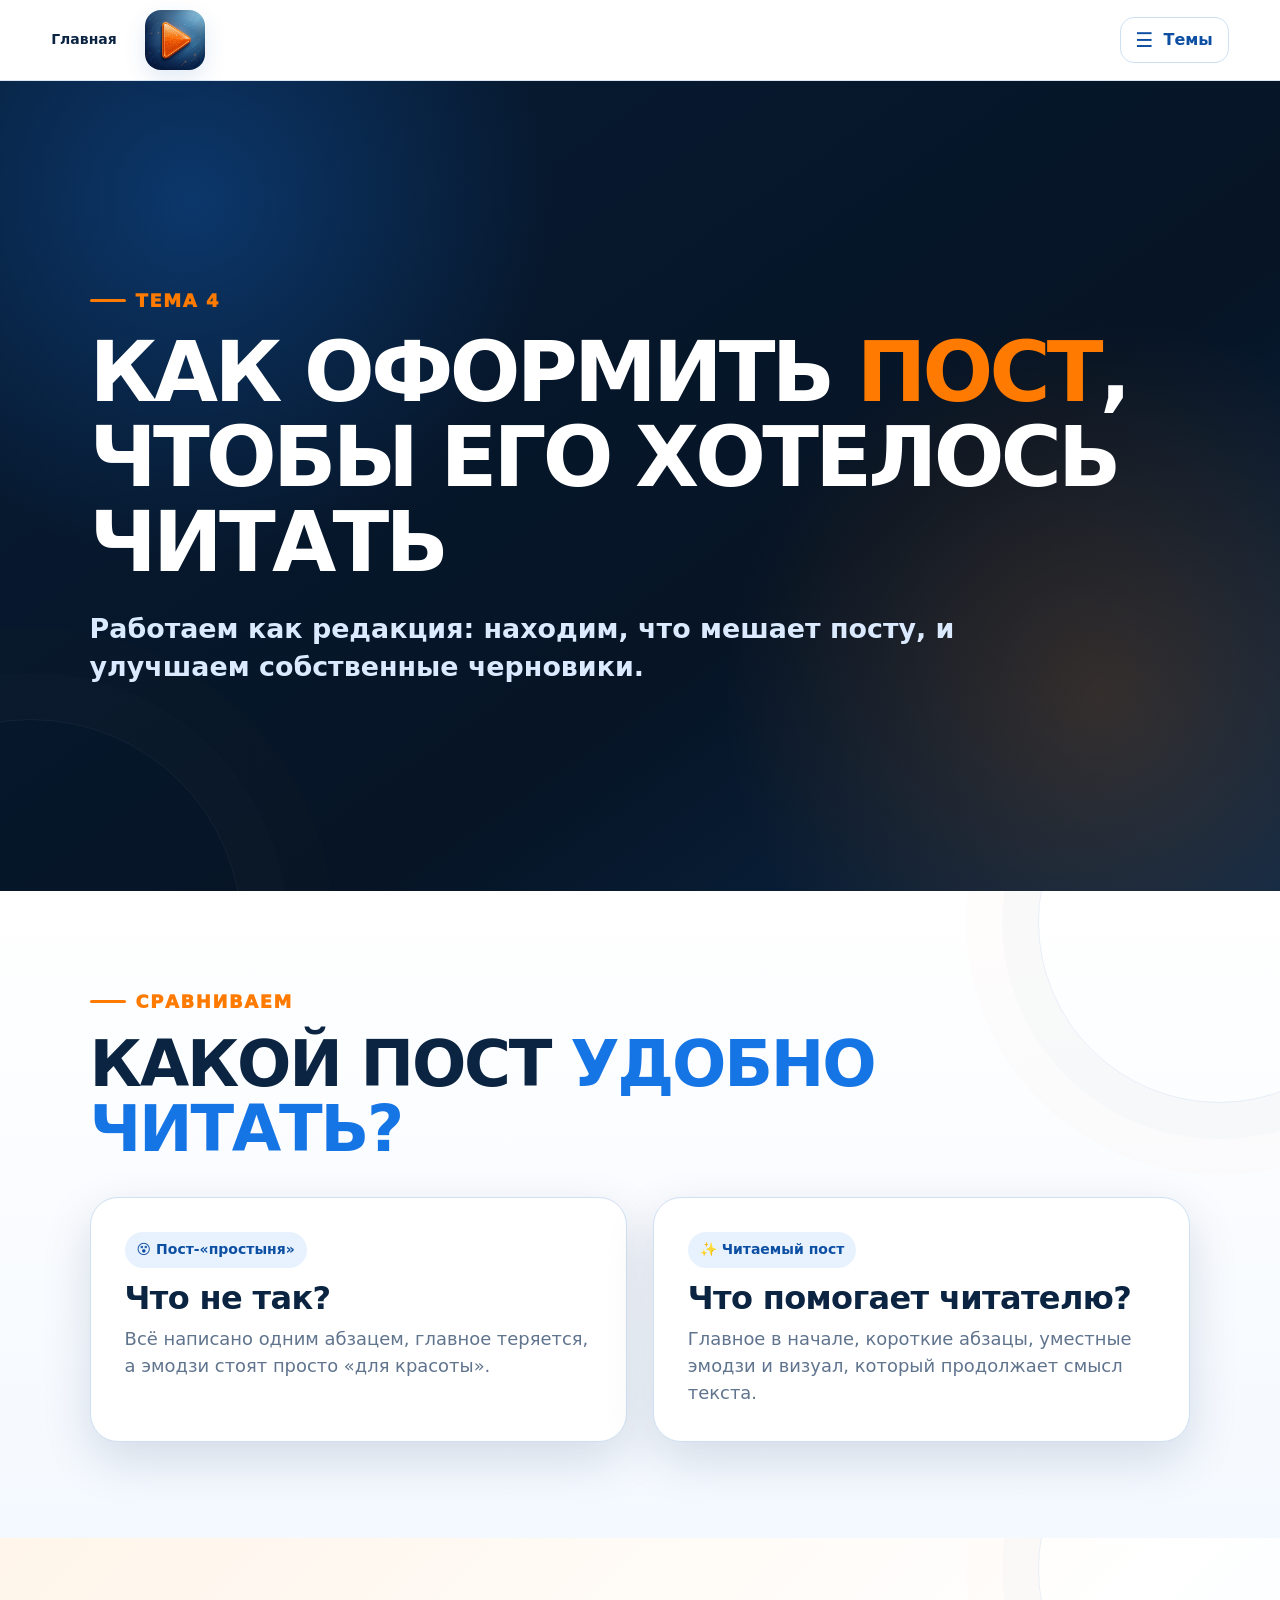
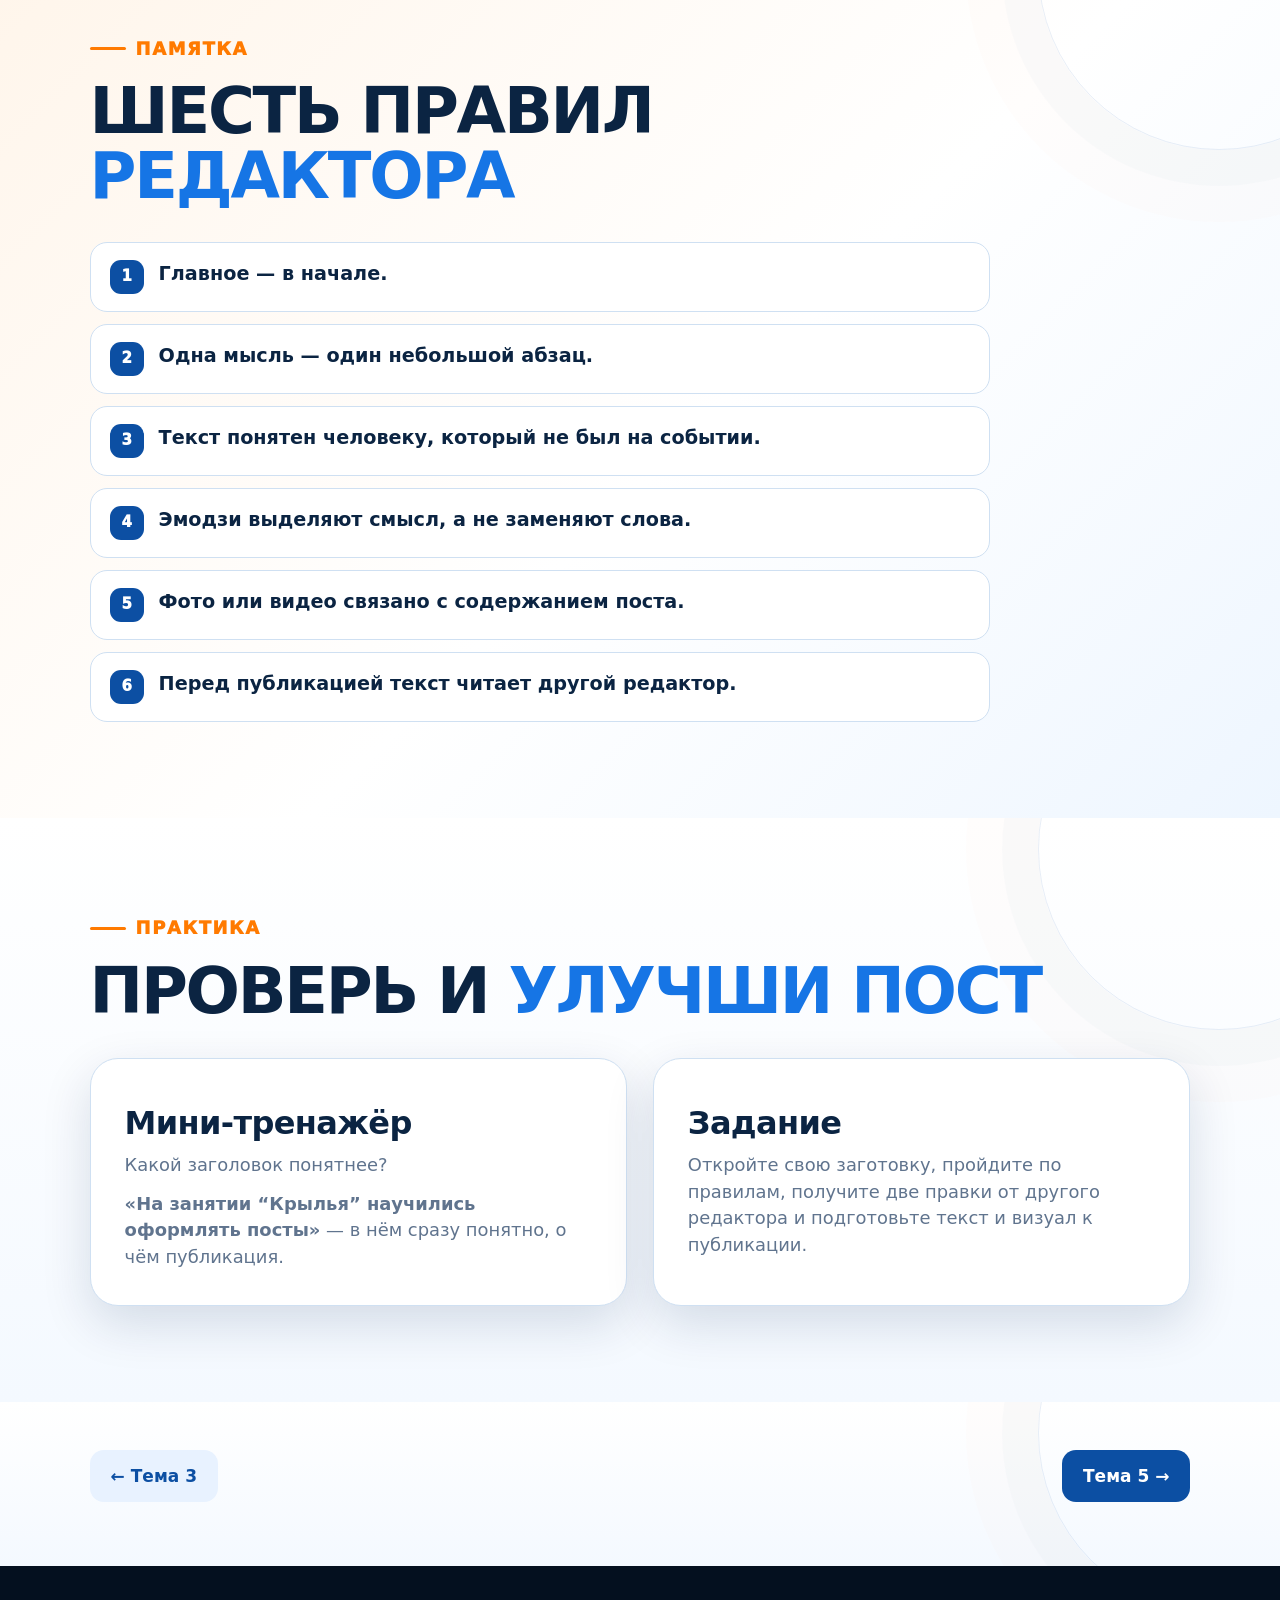
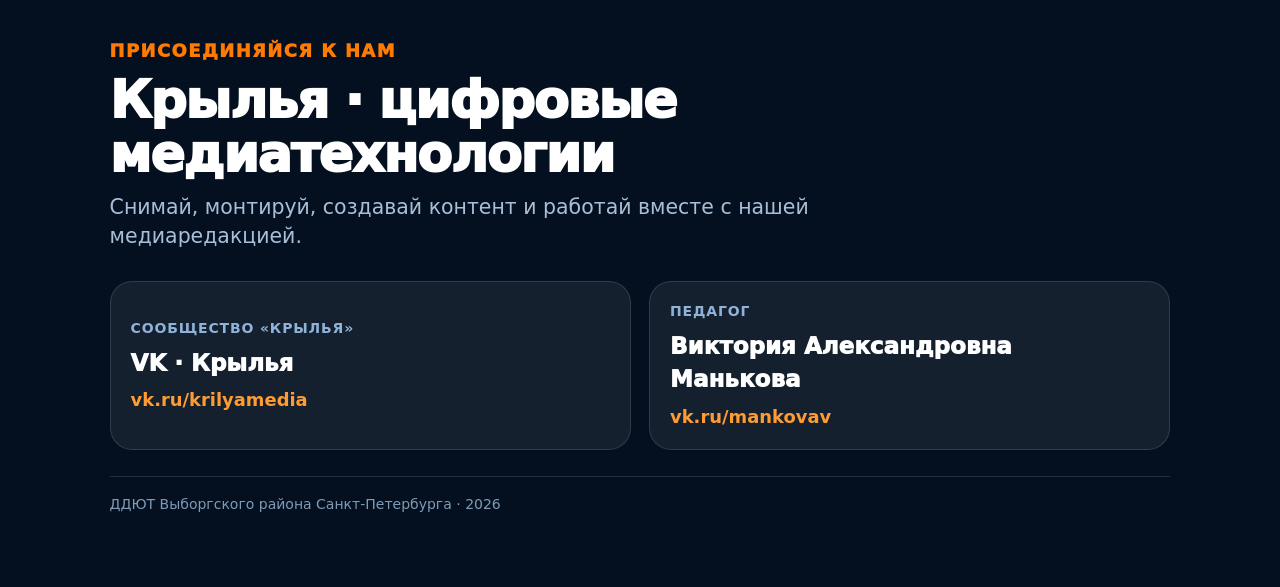
==== commit 4cb492b7: "Restore topic 6 photos and add previous-next topic navigation" ====
--- a/4/index.html
+++ b/4/index.html
@@ -799,9 +799,9 @@
 .topic-four .topic-section .card p{line-height:1.5}
 @media(max-width:700px){.topic-four .topic-grid{grid-template-columns:1fr}.topic-four .topic-hero h1{font-size:clamp(42px,10vw,62px)}}
 </style>
-</head>
+<link rel="stylesheet" href="../assets/course-navigation.css?v=2cf5fccc644c"></head>
 <body class="topic-four">
-<header class="topbar course-topbar"><a class="course-home" href="https://yourlevelup.ru/">Главная</a><a class="brand" href="https://wings.yourlevelup.ru/" aria-label="К списку тем Крыльев"><img src="[data-uri]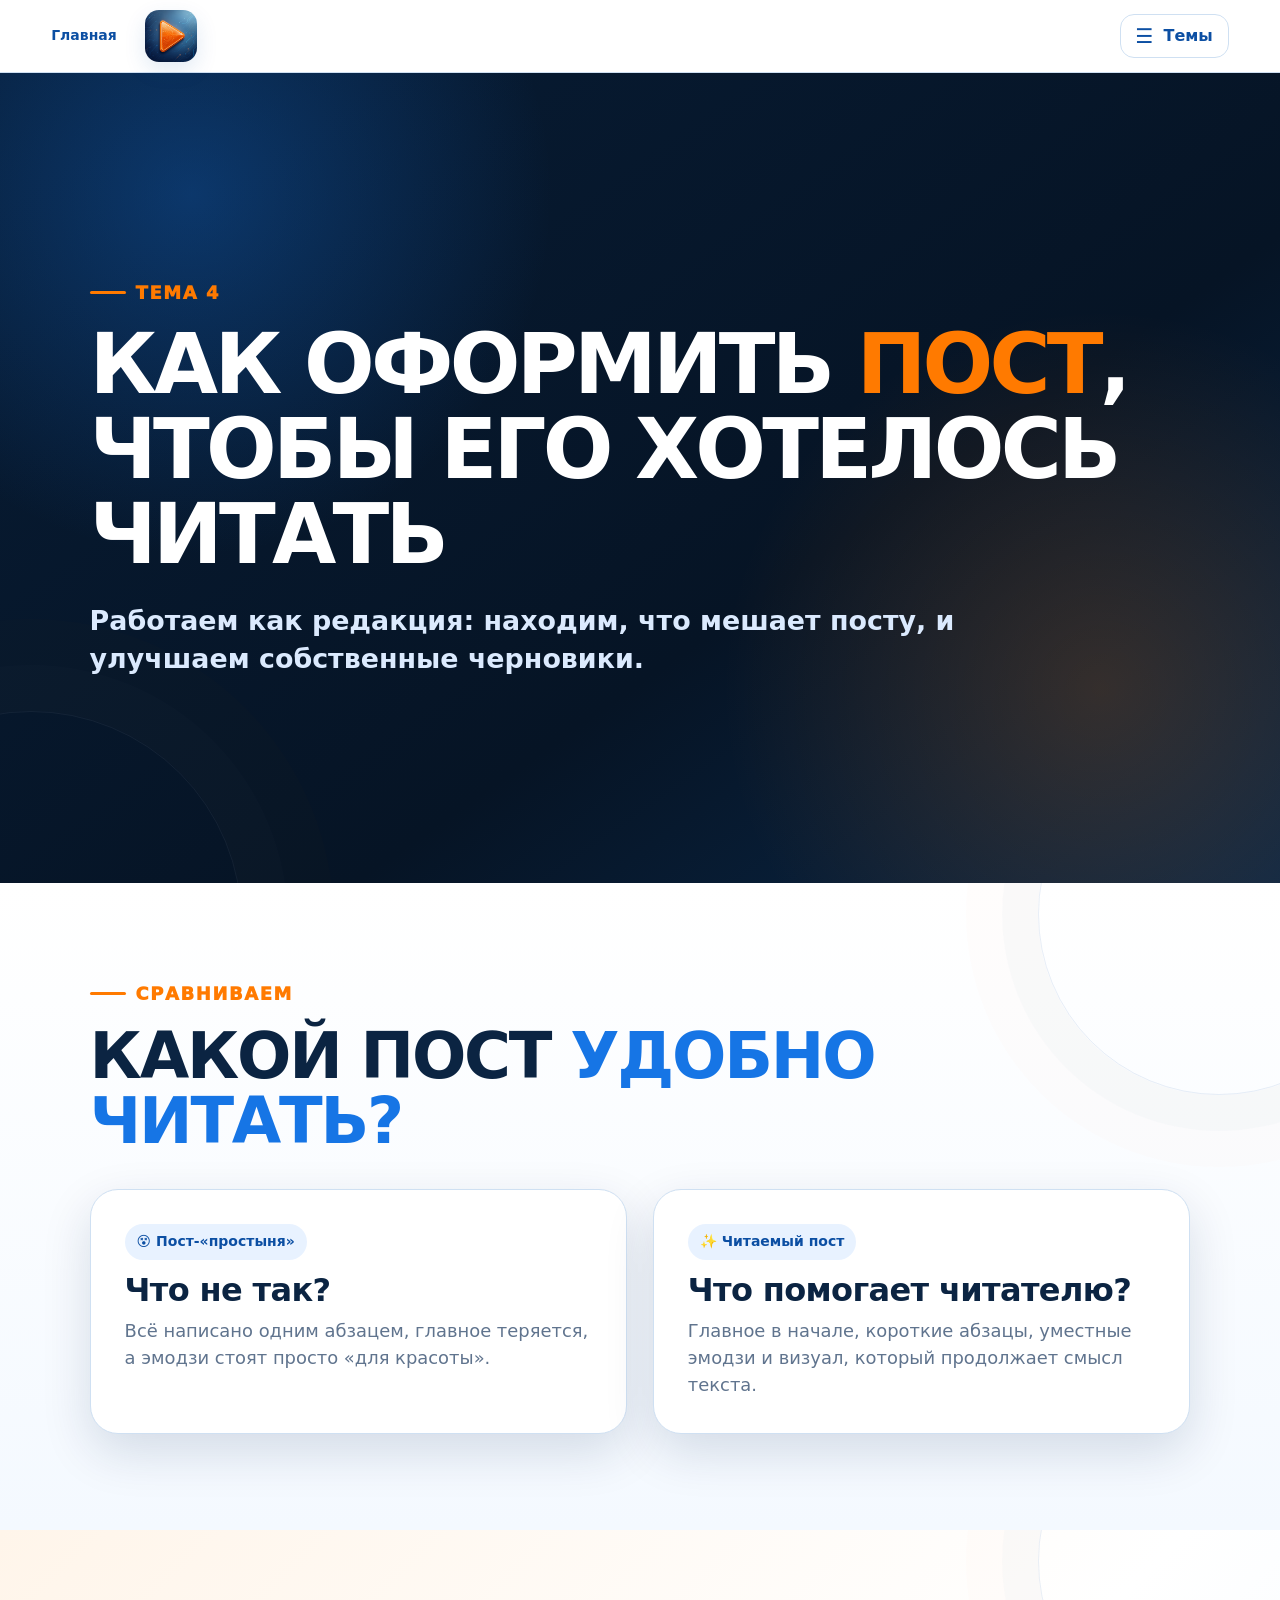
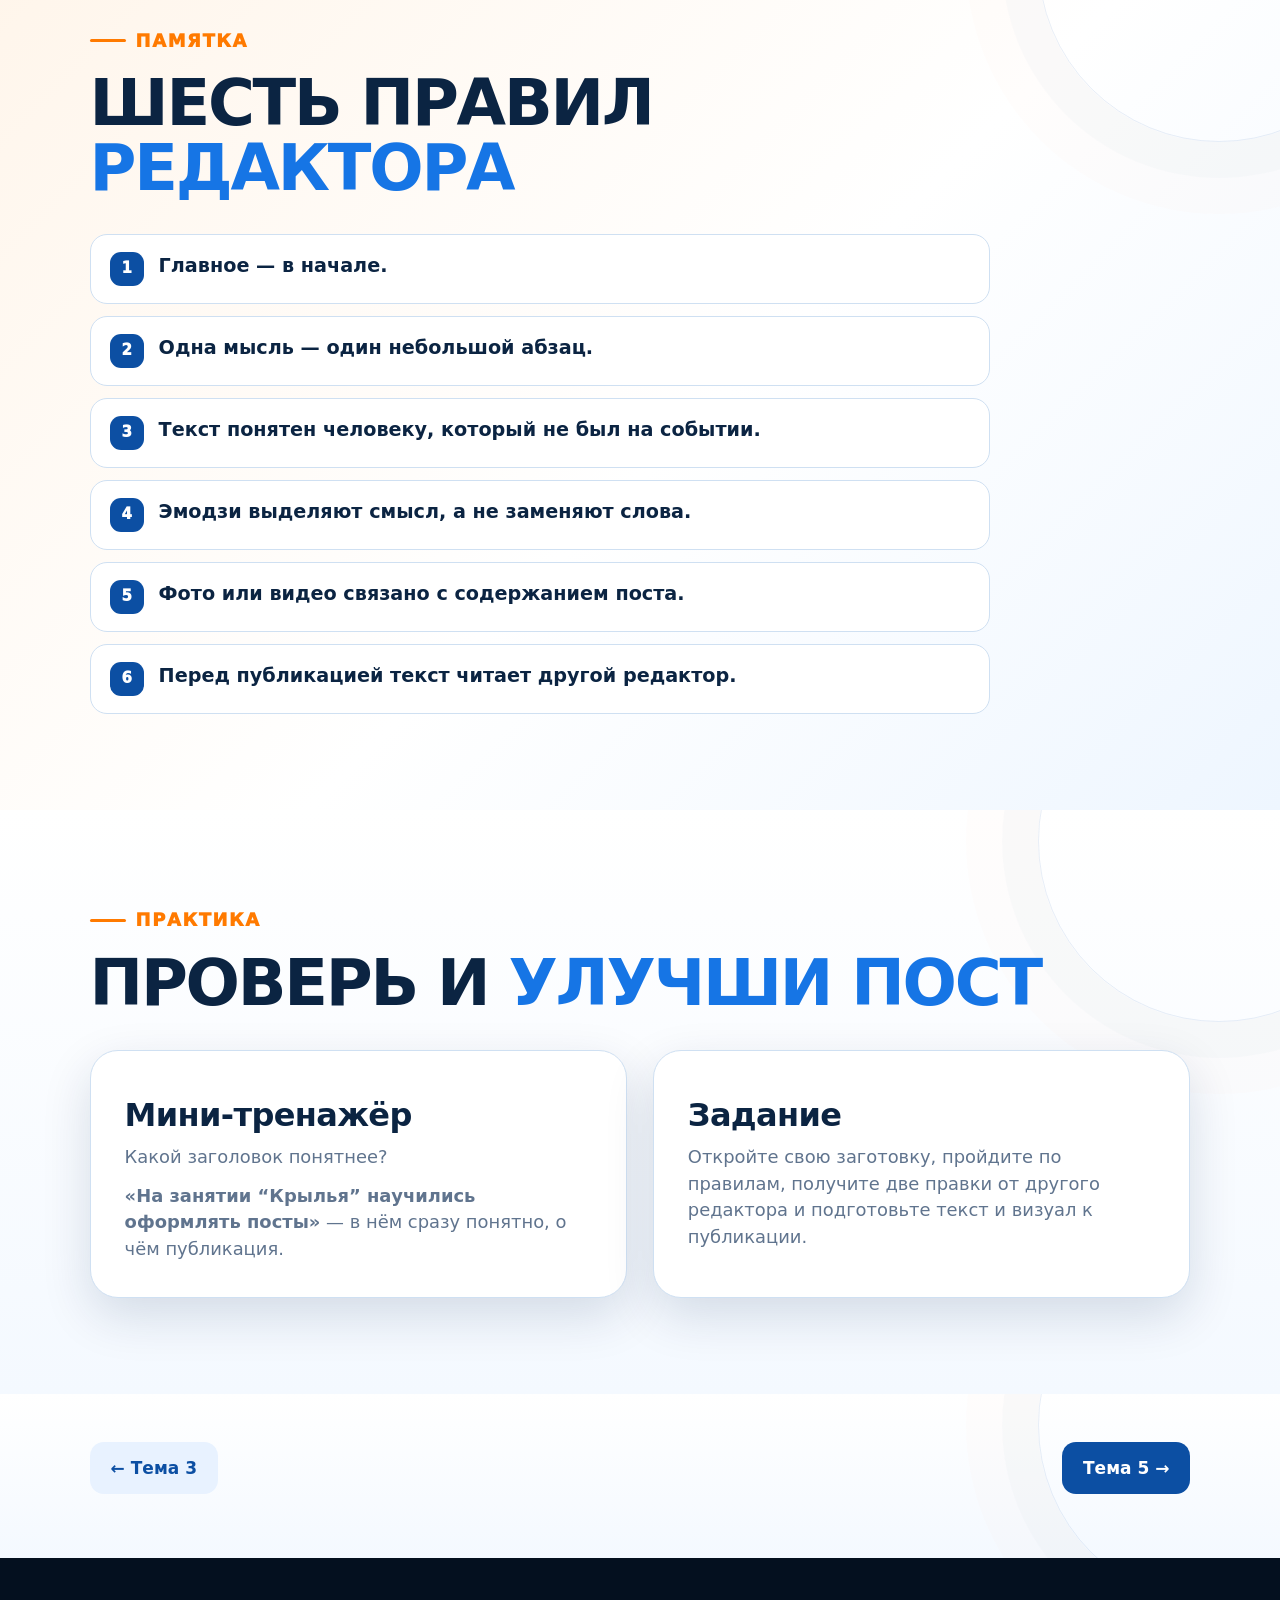
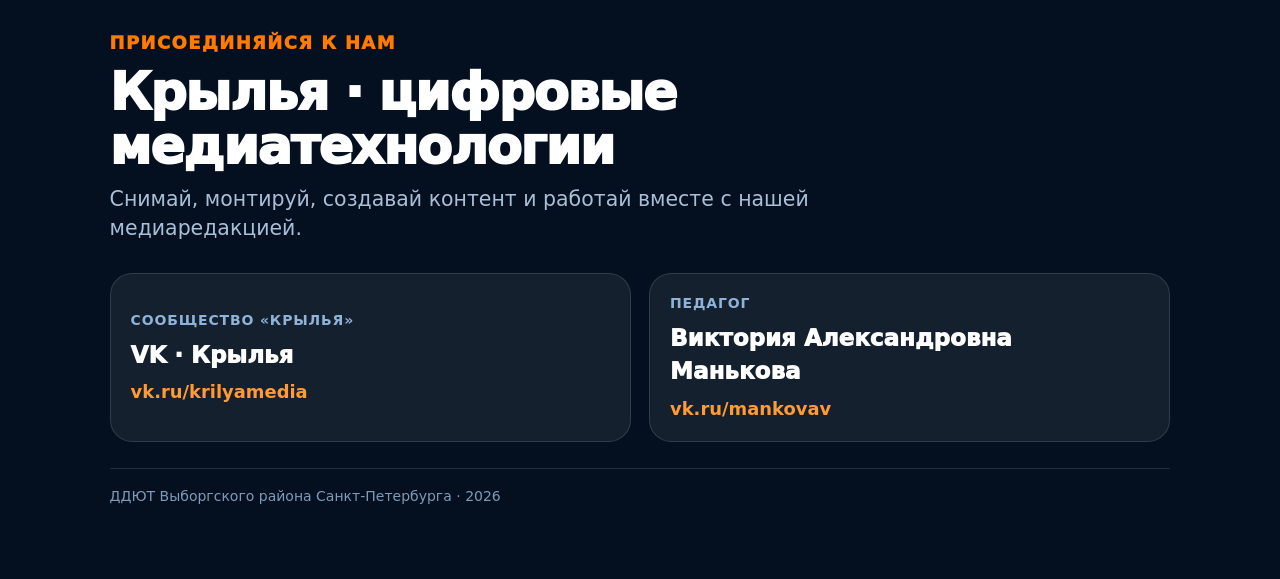
==== commit 71c7ffa0: "Publish lesson 9 photo story and unify course header, menu and footer" ====
--- a/4/index.html
+++ b/4/index.html
@@ -799,9 +799,9 @@
 .topic-four .topic-section .card p{line-height:1.5}
 @media(max-width:700px){.topic-four .topic-grid{grid-template-columns:1fr}.topic-four .topic-hero h1{font-size:clamp(42px,10vw,62px)}}
 </style>
-<link rel="stylesheet" href="../assets/course-navigation.css?v=2cf5fccc644c"></head>
+<link rel="stylesheet" href="../assets/course-navigation.css?v=2cf5fccc644c"><link rel="stylesheet" href="/assets/course-chrome.css?v=lesson9"></head>
 <body class="topic-four">
-<header class="topbar course-topbar"><a class="course-home" href="https://yourlevelup.ru/">Главная</a><a class="brand" href="https://wings.yourlevelup.ru/" aria-label="К списку тем Крыльев"><img src="[data-uri]